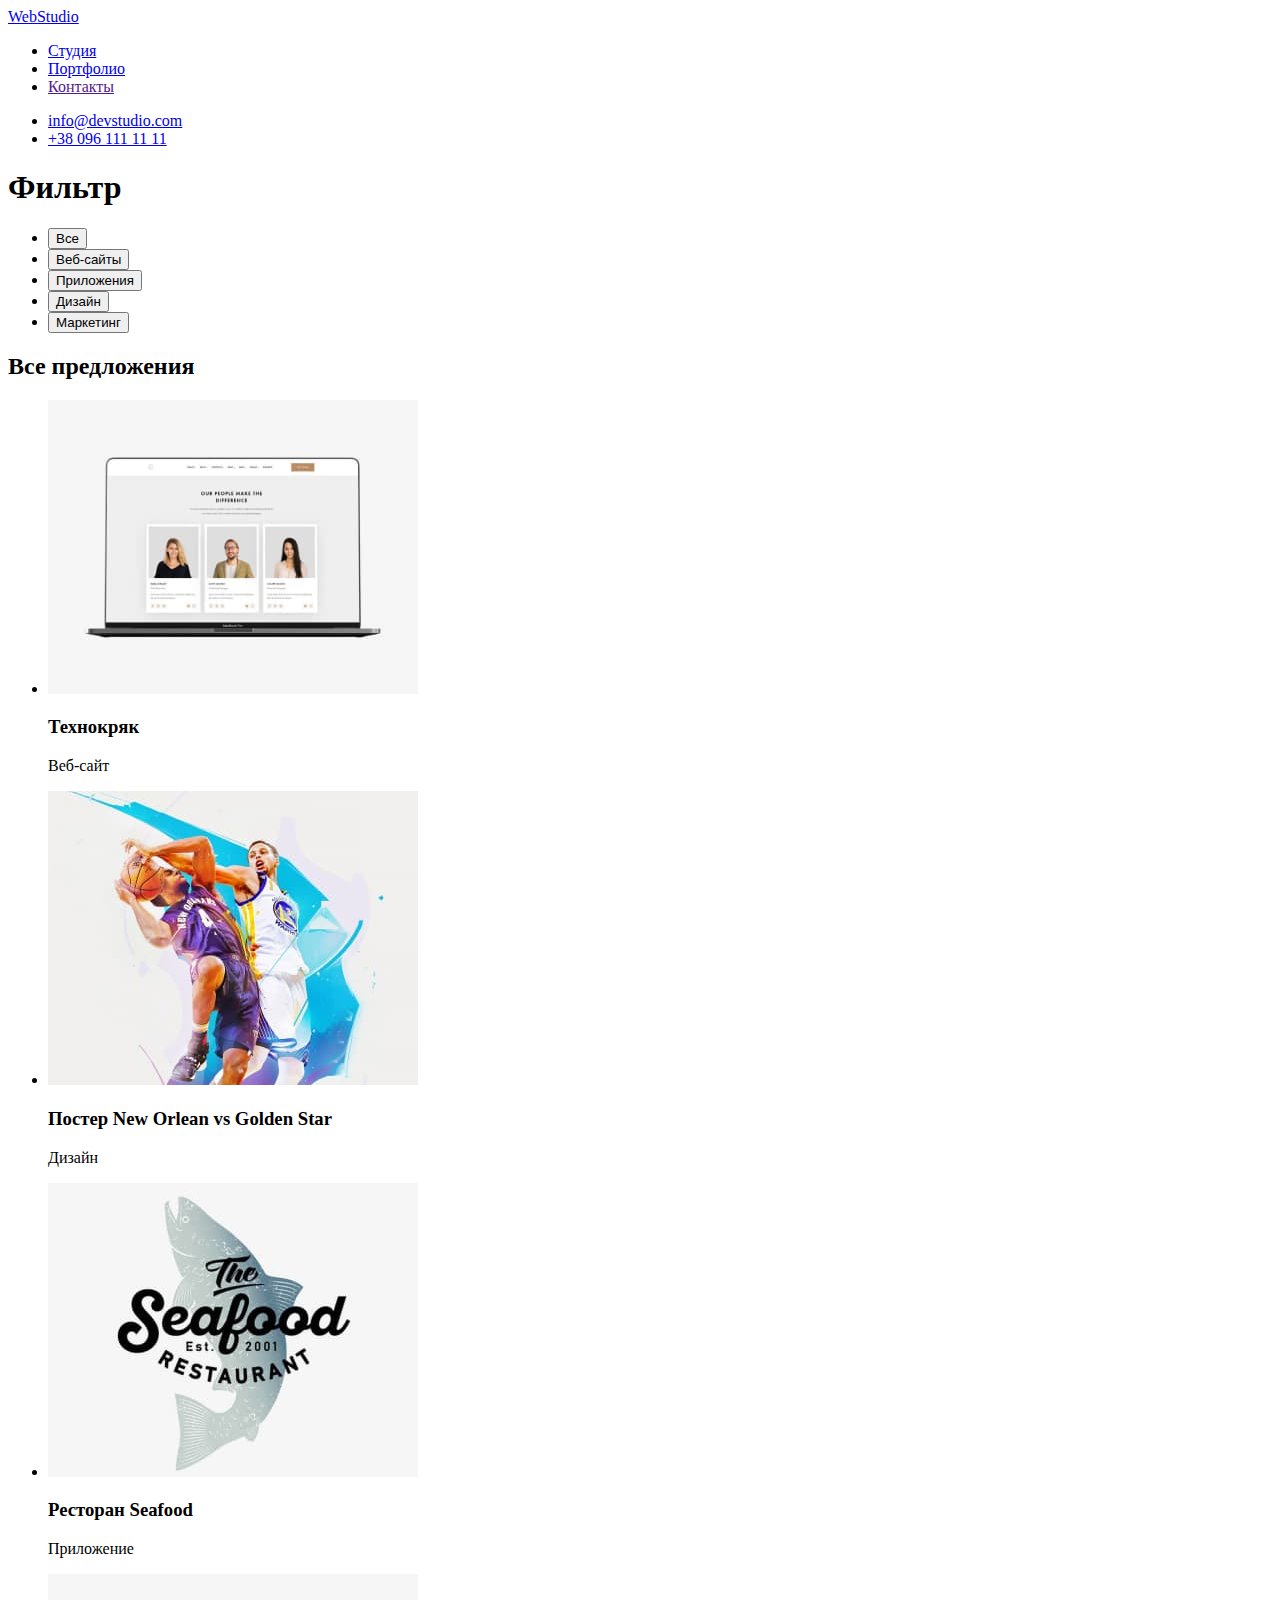
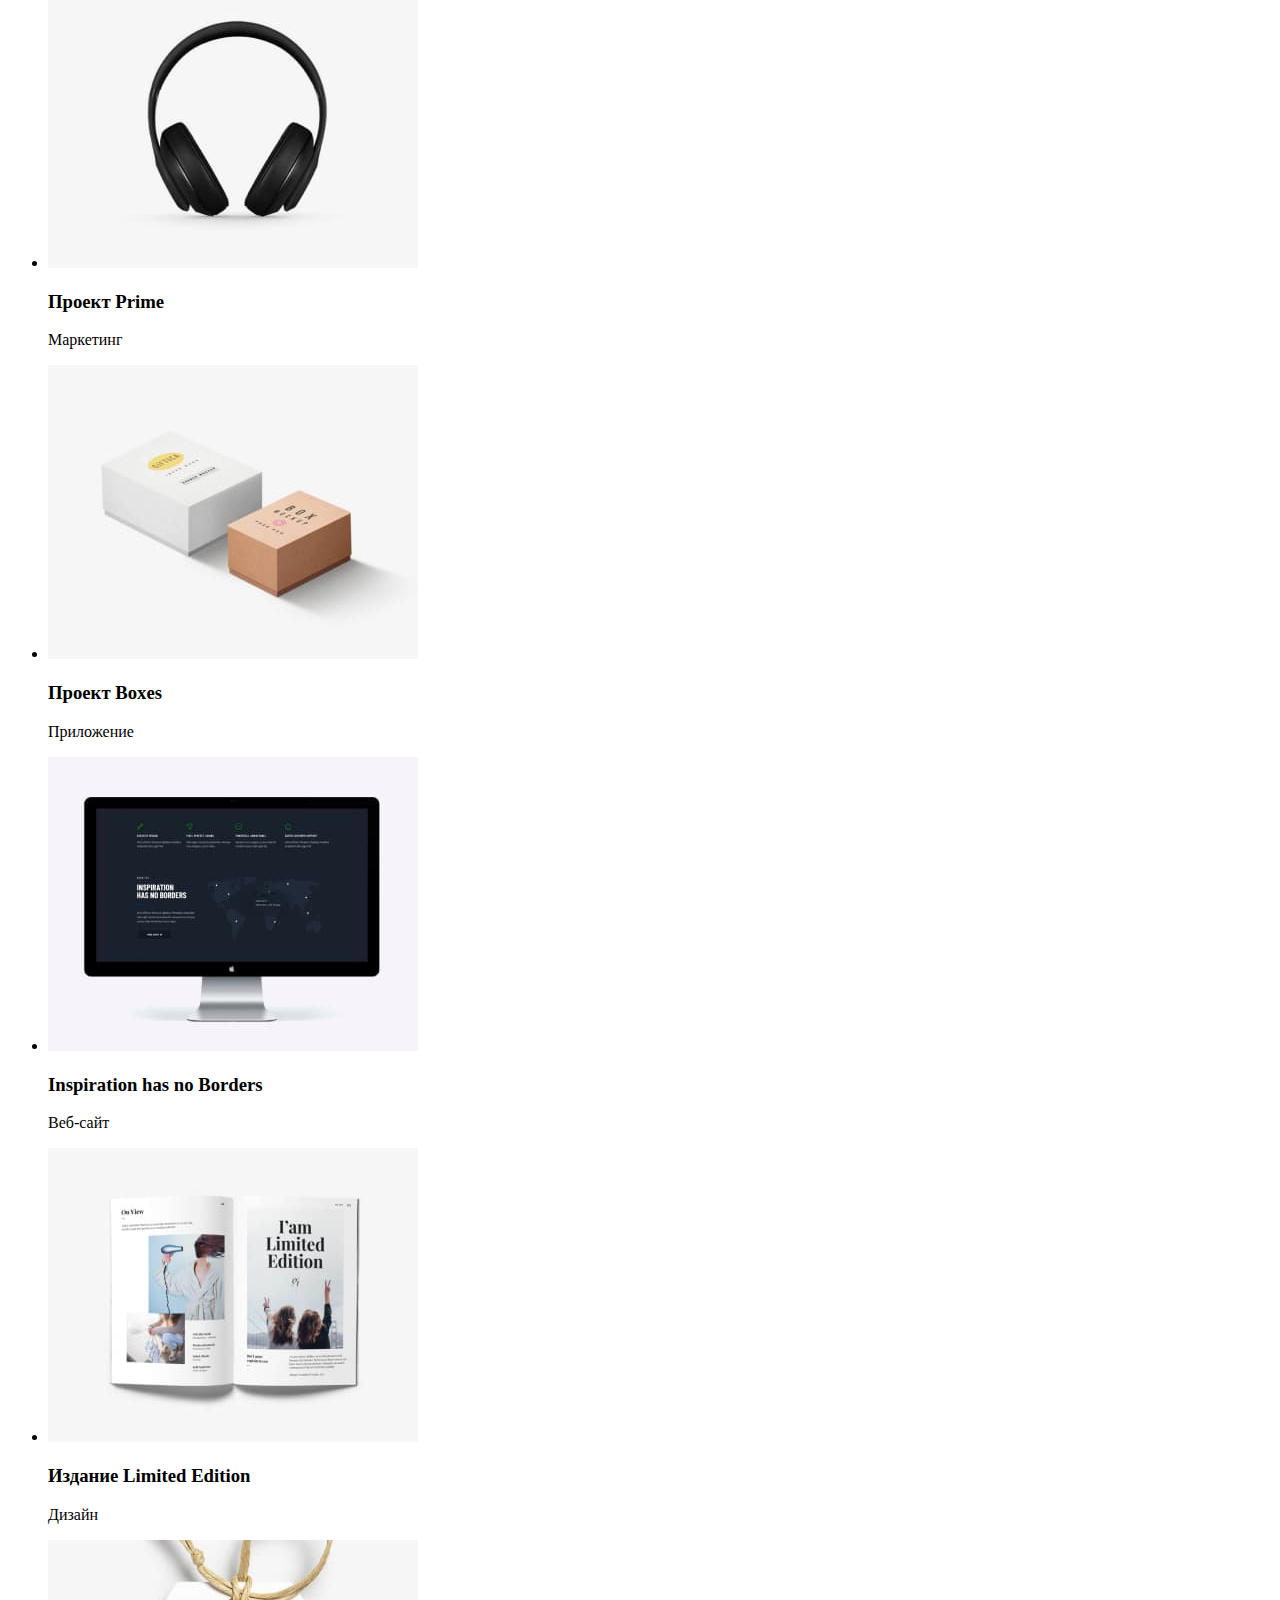
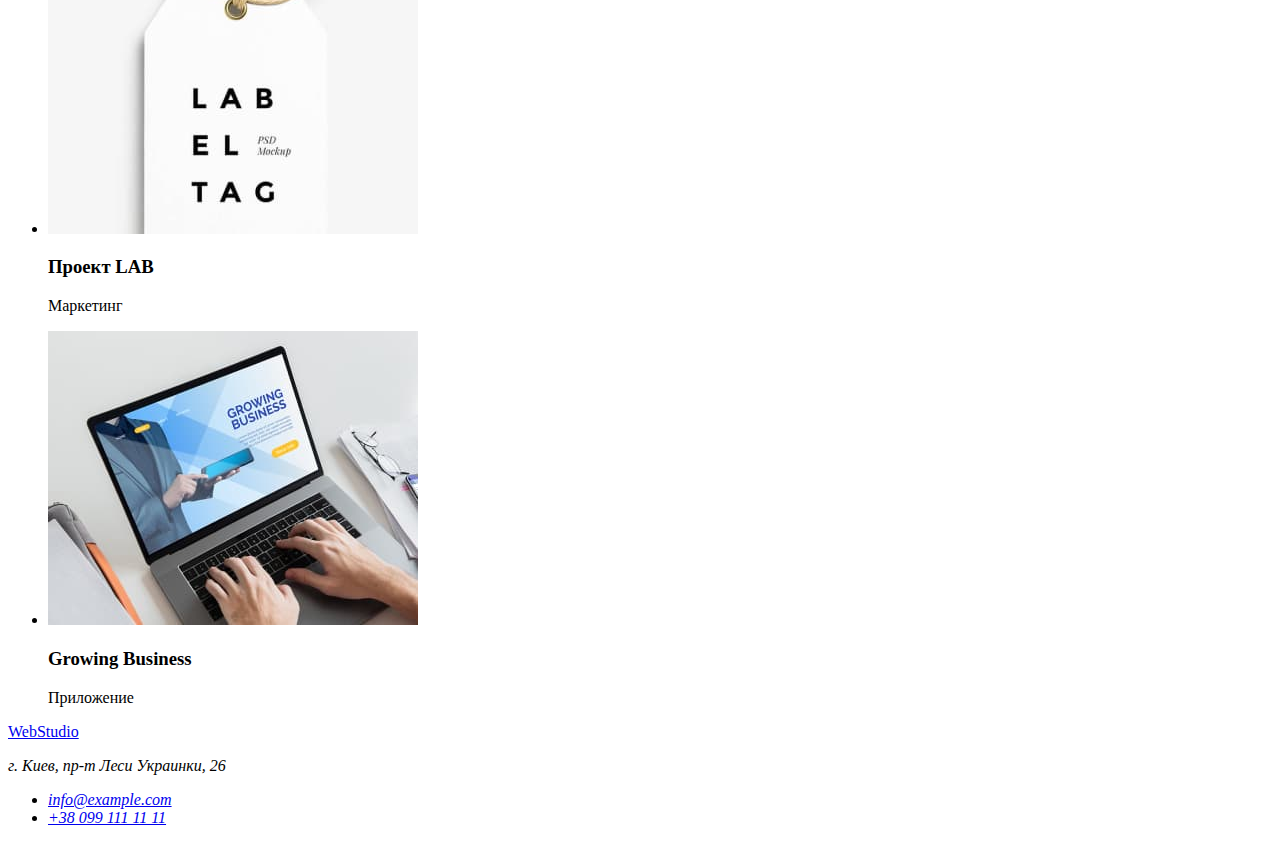
==== portfolio.html @ 08921efe "Add portfolio.html" ====
<!DOCTYPE html>
<html lang="ru">
  <head>
    <meta charset="UTF-8" />
    <meta http-equiv="X-UA-Compatible" content="IE=edge" />
    <meta name="viewport" content="width=device-width, initial-scale=1.0" />
    <link rel="stylesheet" href="css/styles.css" />
    <link rel="preconnect" href="https://fonts.googleapis.com" />
    <link rel="preconnect" href="https://fonts.gstatic.com" crossorigin />
    <link
      href="https://fonts.googleapis.com/css2?family=Raleway:wght@700&family=Roboto:wght@400;500;700;900&display=swap"
      rel="stylesheet"
    />
    <title>Portfolio</title>
  </head>
  <body>
    <header>
      <nav>
        <a href="/">WebStudio</a>
        <ul>
          <li><a href="index.html">Студия</a></li>
          <li><a href="#">Портфолио</a></li>
          <li><a href="">Контакты</a></li>
        </ul>
      </nav>
      <ul>
        <li>
          <a href="mailto:info@devstudio.com">info@devstudio.com</a>
        </li>
        <li>
          <a href="tel:+380961111111">+38 096 111 11 11</a>
        </li>
      </ul>
    </header>
    <main>
      <h1>Фильтр</h1>
      <ul>
        <li>
          <button type="button">Все</button>
        </li>
        <li>
          <button type="button">Веб-сайты</button>
        </li>
        <li>
          <button type="button">Приложения</button>
        </li>
        <li>
          <button type="button">Дизайн</button>
        </li>
        <li>
          <button type="button">Маркетинг</button>
        </li>
      </ul>
      <h2>Все предложения</h2>
      <ul>
        <li>
          <img src="./images/website.jpg" width="370" alt="website" />
          <h3>Технокряк</h3>
          <p>Веб-сайт</p>
        </li>
        <li>
          <img
            src="./images/basketball-poster-design.jpg"
            width="370"
            alt="basketball-poster-design"
          />
          <h3>Постер <span lang="en">New Orlean vs Golden Star</span></h3>
          <p>Дизайн</p>
        </li>
        <li>
          <img
            src="./images/restaurant-the-seafood.jpg"
            width="370"
            alt="restaurant-the-seafood"
          />
          <h3>Ресторан <span lang="en">Seafood</span></h3>
          <p>Приложение</p>
        </li>
        <li>
          <img
            src="./images/project-prime.jpg"
            width="370"
            alt="project-prime"
          />
          <h3>Проект <span lang="en">Prime</span></h3>
          <p>Маркетинг</p>
        </li>
        <li>
          <img
            src="./images/project-boxes.jpg"
            width="370"
            alt="project-boxes"
          />
          <h3>Проект <span lang="en">Boxes</span></h3>
          <p>Приложение</p>
        </li>
        <li>
          <img
            src="./images/website-inspiration-has-no-borders.jpg"
            width="370"
            alt="website-inspiration-has-no-borders"
          />
          <h3 lang="en">Inspiration has no Borders</h3>
          <p>Веб-сайт</p>
        </li>
        <li>
          <img
            src="./images/design-limited-edition.jpg"
            width="370"
            alt="design-limited-edition"
          />
          <h3>Издание <span lang="en">Limited Edition</span></h3>
          <p>Дизайн</p>
        </li>
        <li>
          <img src="./images/project-lab.jpg" width="370" alt="project-lab" />
          <h3>Проект <span lang="en">LAB</span></h3>
          <p>Маркетинг</p>
        </li>
        <li>
          <img
            src="./images/growing-business.jpg"
            width="370"
            alt="growing-business"
          />
          <h3 lang="en">Growing Business</h3>
          <p>Приложение</p>
        </li>
      </ul>
    </main>
    <footer>
      <a href="/">WebStudio</a>
      <address>
        <p>г. Киев, пр-т Леси Украинки, 26</p>
        <ul>
          <li>
            <a href="mailto:info@example.com">info@example.com</a>
          </li>
          <li>
            <a href="tel:+380991111111">+38 099 111 11 11</a>
          </li>
        </ul>
      </address>
    </footer>
  </body>
</html>
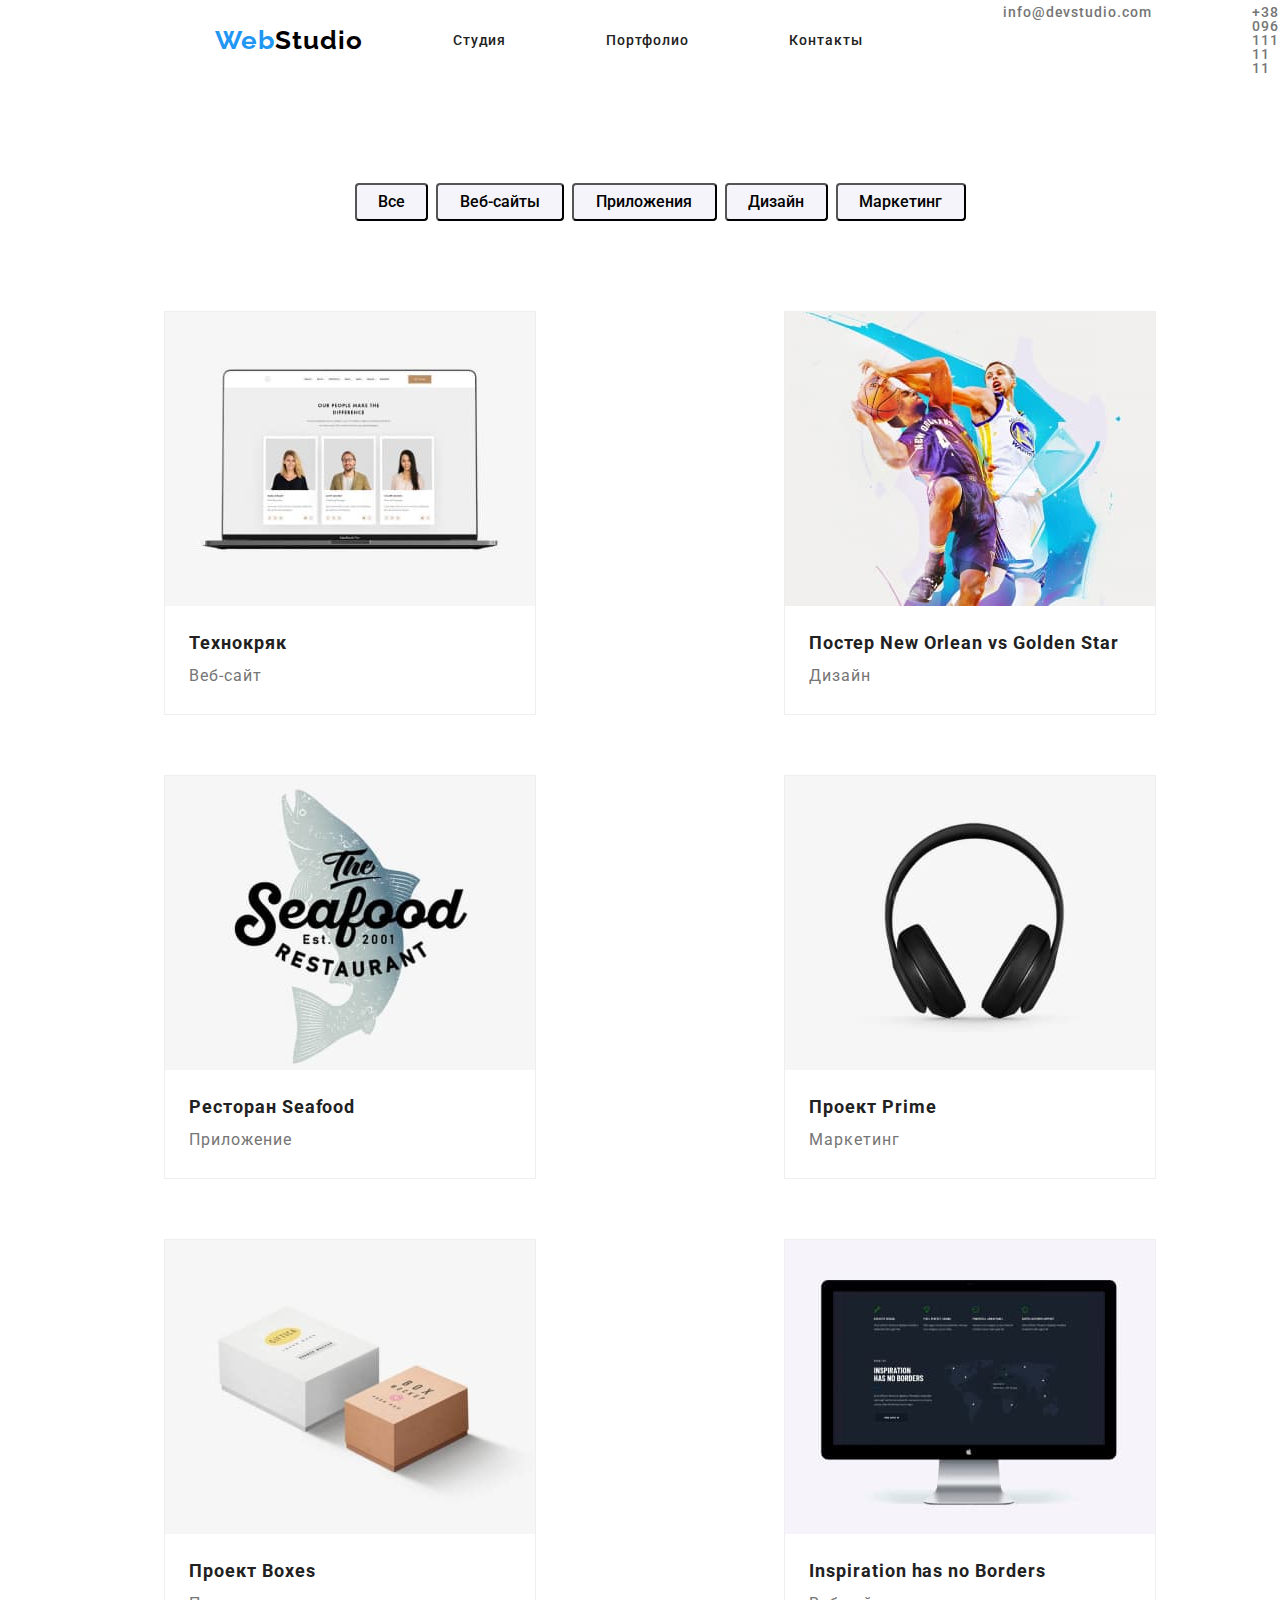
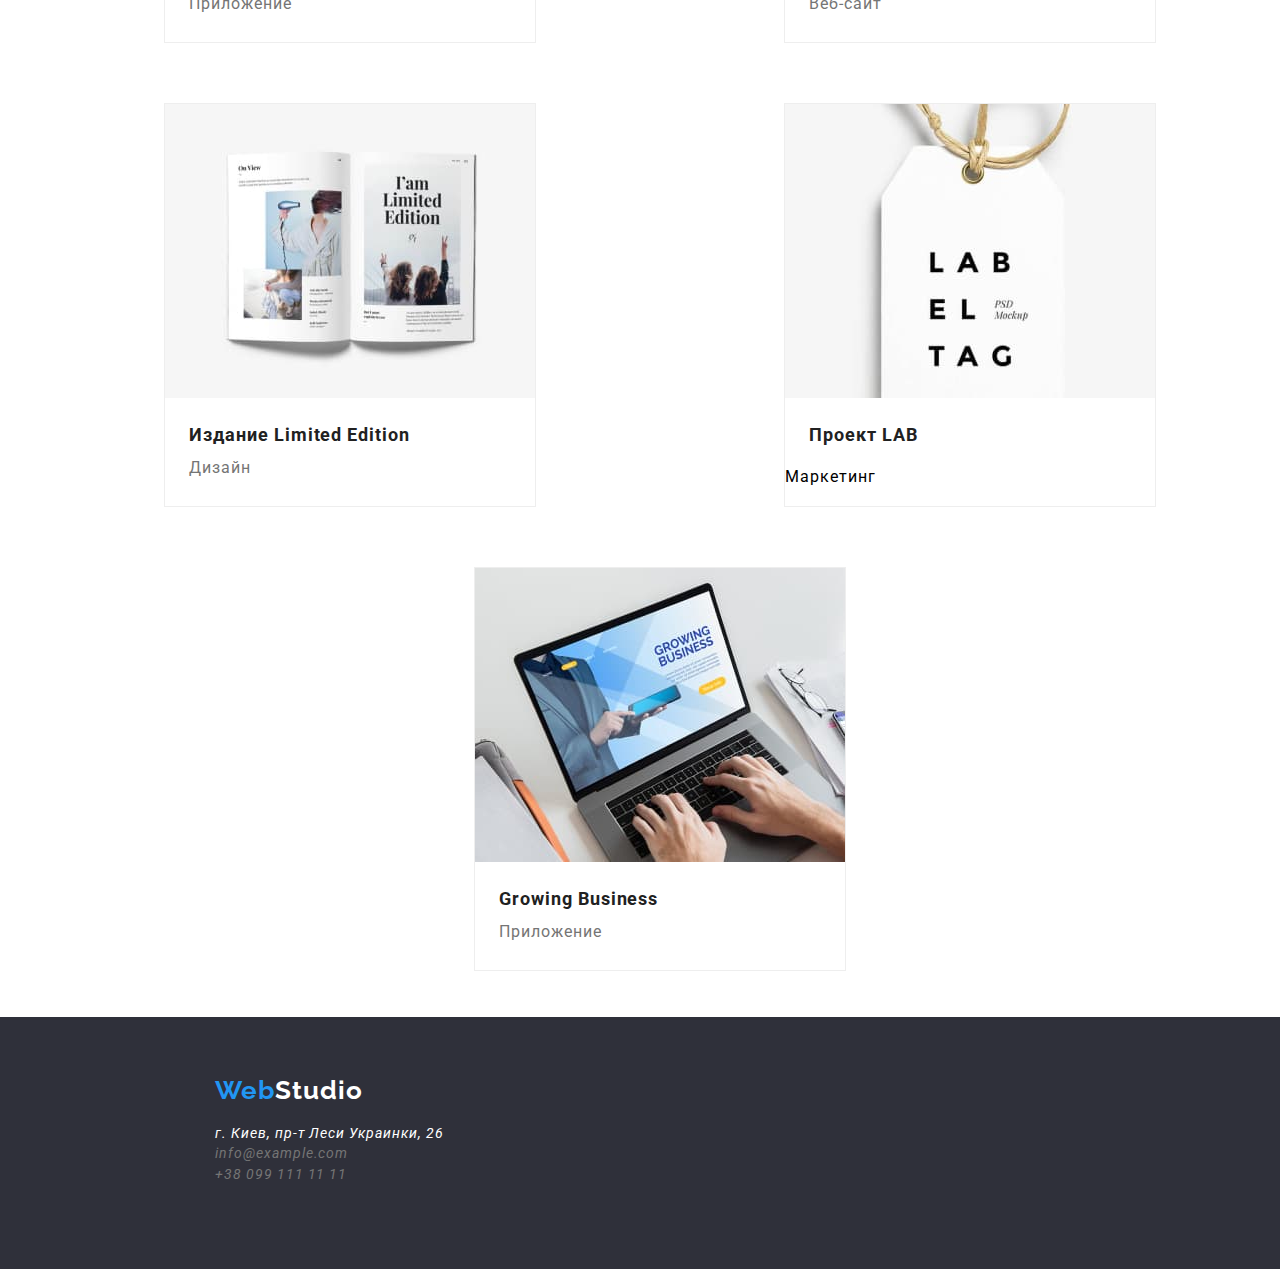
==== commit 4a858a81: "update html and css" ====
--- a/portfolio.html
+++ b/portfolio.html
@@ -14,130 +14,144 @@
     <title>Portfolio</title>
   </head>
   <body>
-    <header>
-      <nav>
-        <a href="/">WebStudio</a>
-        <ul>
-          <li><a href="index.html">Студия</a></li>
-          <li><a href="#">Портфолио</a></li>
-          <li><a href="">Контакты</a></li>
+    <header class="header">
+      <nav class="nav">
+        <a class="logo" href="/"><span class="logo-style">Web</span>Studio</a>
+        <ul class="nav-list">
+          <li><a class="nav-link" class="" href="index.html">Студия</a></li>
+          <li><a class="nav-link" href="portfolio.html">Портфолио</a></li>
+          <li><a class="nav-link" href="">Контакты</a></li>
         </ul>
       </nav>
-      <ul>
+      <ul class="nav-address">
         <li>
-          <a href="mailto:info@devstudio.com">info@devstudio.com</a>
+          <a class="address-link" href="mailto:info@devstudio.com"
+            >info@devstudio.com</a
+          >
         </li>
         <li>
-          <a href="tel:+380961111111">+38 096 111 11 11</a>
+          <a class="address-link" href="tel:+380961111111">+38 096 111 11 11</a>
         </li>
       </ul>
     </header>
     <main>
-      <h1>Фильтр</h1>
-      <ul>
-        <li>
-          <button type="button">Все</button>
-        </li>
-        <li>
-          <button type="button">Веб-сайты</button>
-        </li>
-        <li>
-          <button type="button">Приложения</button>
-        </li>
-        <li>
-          <button type="button">Дизайн</button>
-        </li>
-        <li>
-          <button type="button">Маркетинг</button>
-        </li>
-      </ul>
-      <h2>Все предложения</h2>
-      <ul>
-        <li>
-          <img src="./images/website.jpg" width="370" alt="website" />
-          <h3>Технокряк</h3>
-          <p>Веб-сайт</p>
-        </li>
-        <li>
-          <img
-            src="./images/basketball-poster-design.jpg"
-            width="370"
-            alt="basketball-poster-design"
-          />
-          <h3>Постер <span lang="en">New Orlean vs Golden Star</span></h3>
-          <p>Дизайн</p>
-        </li>
-        <li>
-          <img
-            src="./images/restaurant-the-seafood.jpg"
-            width="370"
-            alt="restaurant-the-seafood"
-          />
-          <h3>Ресторан <span lang="en">Seafood</span></h3>
-          <p>Приложение</p>
-        </li>
-        <li>
-          <img
-            src="./images/project-prime.jpg"
-            width="370"
-            alt="project-prime"
-          />
-          <h3>Проект <span lang="en">Prime</span></h3>
-          <p>Маркетинг</p>
-        </li>
-        <li>
-          <img
-            src="./images/project-boxes.jpg"
-            width="370"
-            alt="project-boxes"
-          />
-          <h3>Проект <span lang="en">Boxes</span></h3>
-          <p>Приложение</p>
-        </li>
-        <li>
-          <img
-            src="./images/website-inspiration-has-no-borders.jpg"
-            width="370"
-            alt="website-inspiration-has-no-borders"
-          />
-          <h3 lang="en">Inspiration has no Borders</h3>
-          <p>Веб-сайт</p>
-        </li>
-        <li>
-          <img
-            src="./images/design-limited-edition.jpg"
-            width="370"
-            alt="design-limited-edition"
-          />
-          <h3>Издание <span lang="en">Limited Edition</span></h3>
-          <p>Дизайн</p>
-        </li>
-        <li>
-          <img src="./images/project-lab.jpg" width="370" alt="project-lab" />
-          <h3>Проект <span lang="en">LAB</span></h3>
-          <p>Маркетинг</p>
-        </li>
-        <li>
-          <img
-            src="./images/growing-business.jpg"
-            width="370"
-            alt="growing-business"
-          />
-          <h3 lang="en">Growing Business</h3>
-          <p>Приложение</p>
-        </li>
-      </ul>
-    </main>
-    <footer>
-      <a href="/">WebStudio</a>
-      <address>
-        <p>г. Киев, пр-т Леси Украинки, 26</p>
-        <ul>
+      <section>
+        <h1 class="hidden-title">Фильтр</h1>
+        <ul class="filter-btn">
           <li>
-            <a href="mailto:info@example.com">info@example.com</a>
+            <button class="btn-list-all" type="button">Все</button>
           </li>
           <li>
-            <a href="tel:+380991111111">+38 099 111 11 11</a>
+            <button class="btn-list-web" type="button">Веб-сайты</button>
+          </li>
+          <li>
+            <button class="btn-list-app" type="button">Приложения</button>
+          </li>
+          <li>
+            <button class="btn-list-design" type="button">Дизайн</button>
+          </li>
+          <li>
+            <button class="btn-list-marketing" type="button">Маркетинг</button>
+          </li>
+        </ul>
+        <h2 class="hidden-title">Все предложения</h2>
+        <ul class="box">
+          <li class="box-list">
+            <img src="./images/website.jpg" width="370" alt="website" />
+            <h3 class="box-title">Технокряк</h3>
+            <p class="box-info">Веб-сайт</p>
+          </li>
+          <li class="box-list">
+            <img
+              src="./images/basketball-poster-design.jpg"
+              width="370"
+              alt="basketball-poster-design"
+            />
+            <h3 class="box-title">
+              Постер <span lang="en">New Orlean vs Golden Star</span>
+            </h3>
+            <p class="box-info">Дизайн</p>
+          </li>
+          <li class="box-list">
+            <img
+              src="./images/restaurant-the-seafood.jpg"
+              width="370"
+              alt="restaurant-the-seafood"
+            />
+            <h3 class="box-title">Ресторан <span lang="en">Seafood</span></h3>
+            <p class="box-info">Приложение</p>
+          </li>
+          <li class="box-list">
+            <img
+              src="./images/project-prime.jpg"
+              width="370"
+              alt="project-prime"
+            />
+            <h3 class="box-title">Проект <span lang="en">Prime</span></h3>
+            <p class="box-info">Маркетинг</p>
+          </li>
+          <li class="box-list">
+            <img
+              src="./images/project-boxes.jpg"
+              width="370"
+              alt="project-boxes"
+            />
+            <h3 class="box-title">Проект <span lang="en">Boxes</span></h3>
+            <p class="box-info">Приложение</p>
+          </li>
+          <li class="box-list">
+            <img
+              src="./images/website-inspiration-has-no-borders.jpg"
+              width="370"
+              alt="website-inspiration-has-no-borders"
+            />
+            <h3 class="box-title" lang="en">Inspiration has no Borders</h3>
+            <p class="box-info">Веб-сайт</p>
+          </li>
+          <li class="box-list">
+            <img
+              src="./images/design-limited-edition.jpg"
+              width="370"
+              alt="design-limited-edition"
+            />
+            <h3 class="box-title">
+              Издание <span lang="en">Limited Edition</span>
+            </h3>
+            <p class="box-info">Дизайн</p>
+          </li>
+          <li class="box-list">
+            <img src="./images/project-lab.jpg" width="370" alt="project-lab" />
+            <h3 class="box-title">Проект <span lang="en">LAB</span></h3>
+            <p>Маркетинг</p>
+          </li>
+          <li class="box-list">
+            <img
+              src="./images/growing-business.jpg"
+              width="370"
+              alt="growing-business"
+            />
+            <h3 class="box-title" lang="en">Growing Business</h3>
+            <p class="box-info">Приложение</p>
+          </li>
+        </ul>
+      </section>
+    </main>
+    <footer class="footer">
+      <a class="logo-footer" href="/"
+        ><span class="logo-style">Web</span>Studio</a
+      >
+      <address class="address">
+        <p class="address-info">г. Киев, пр-т Леси Украинки, 26</p>
+        <ul class="footer-list">
+          <li>
+            <a class="address-list" href="mailto:info@example.com"
+              >info@example.com</a
+            >
+          </li>
+          <li>
+            <a class="address-list" href="tel:+380991111111"
+              >+38 099 111 11 11</a
+            >
           </li>
         </ul>
       </address>
--- a/css/styles.css
+++ b/css/styles.css
@@ -0,0 +1,418 @@
+body {
+  font-family: "Roboto", sans-serif;
+  margin: 0;
+  padding: 0;
+  letter-spacing: 0.06em;
+}
+
+/* Header */
+
+.header {
+  width: 100%;
+  height: 80px;
+  background-color: #fff;
+  display: flex;
+  justify-content: space-around;
+  align-items: center;
+}
+
+.nav {
+  display: flex;
+  align-items: center;
+}
+
+.logo-style {
+  font-family: "Raleway";
+  font-weight: bold;
+  font-size: 26px;
+  color: #2196f3;
+  line-height: 100%;
+}
+
+.logo {
+  font-family: "Raleway";
+  font-weight: bold;
+  font-size: 26px;
+  text-decoration: none;
+  color: #000;
+  line-height: 100%;
+  margin-left: 215px;
+}
+
+.nav-list {
+  margin-left: 50px;
+  list-style: none;
+  display: flex;
+  color: #212121;
+  text-decoration: none;
+  font-family: "Roboto";
+  font-weight: 500;
+  font-size: 14px;
+  line-height: 100%;
+  margin: 0 auto;
+}
+
+.nav-list li a {
+  color: #212121;
+  text-decoration: none;
+  display: block;
+  margin: 0 50px;
+}
+
+.nav-link:hover,
+.address-link:hover {
+  color: #2196f3;
+}
+
+.nav-link:focus,
+.address-link:focus {
+  color: #2196f3;
+}
+
+.nav-address {
+  display: flex;
+  list-style: none;
+  color: #757575;
+  font-weight: 500;
+  font-size: 14px;
+  line-height: 100%;
+  margin: 0 auto;
+}
+
+.nav-address li a {
+  color: #757575;
+  text-decoration: none;
+  display: block;
+  margin: 0 50px;
+}
+
+/* /Header */
+
+/* Hero */
+
+.hero {
+  background-color: #2f303a;
+  height: 600px;
+  display: flex;
+  flex-direction: column;
+  flex-wrap: wrap;
+  align-items: center;
+  justify-content: center;
+  color: #fff;
+  font-weight: 900;
+  font-size: 44px;
+  text-transform: uppercase;
+  text-align: center;
+}
+
+.hero-head {
+  margin: 30px;
+}
+
+.hero-button {
+  background-color: #2196f3;
+  border-radius: 4px;
+  font-family: "Roboto";
+  font-weight: bold;
+  color: #fff;
+  font-size: 16px;
+  line-height: 160%;
+  width: 200px;
+  height: 50px;
+  align-items: center;
+  justify-content: center;
+  letter-spacing: 0.06em;
+  cursor: pointer;
+}
+
+/* /Hero */
+
+/* Quality */
+
+.quality {
+  max-height: 300px;
+  margin: 0 auto;
+  display: flex;
+  flex-direction: row;
+  justify-content: space-evenly;
+}
+
+.quality-card-title {
+  margin-top: 65px;
+  font-family: "Roboto";
+  font-weight: bold;
+  font-size: 14px;
+  line-height: 100%;
+  text-transform: uppercase;
+}
+
+.quality li {
+  display: block;
+  text-decoration: none;
+}
+
+.hidden-title {
+  margin: 0;
+  padding: 0;
+  visibility: hidden;
+}
+
+.quality-info {
+  margin-bottom: 94px;
+  font-family: "Roboto";
+  font-size: 14px;
+  line-height: 146%;
+  color: #757575;
+  width: 270px;
+}
+
+/* /Quality */
+
+/* Work */
+
+.work-title {
+  display: flex;
+  justify-content: center;
+  font-family: "Roboto";
+  font-size: bold;
+  font-size: 36px;
+  line-height: 100%;
+  color: #212121;
+}
+
+.work-list {
+  margin: 0 auto;
+  display: flex;
+  justify-content: space-evenly;
+  margin-bottom: 94px;
+}
+
+.work-list li {
+  display: block;
+  text-decoration: none;
+}
+
+/* /Work */
+
+/* Workers */
+
+.workers-title {
+  margin-top: 188px;
+  margin-bottom: 50px;
+  display: flex;
+  justify-content: center;
+  font-family: "Roboto";
+  font-style: bold;
+  font-size: 36px;
+  line-height: 100%;
+  color: #212121;
+}
+
+.workers-list li {
+  display: block;
+  text-decoration: none;
+}
+
+.workers-list {
+  margin: 0 auto;
+  display: flex;
+  justify-content: space-evenly;
+
+  padding-top: 50px;
+}
+
+.worker-info {
+  height: 368px;
+  width: 270px;
+  background-color: #fff;
+  margin: 0 auto;
+  border-radius: 0px 0px 4px 4px;
+  box-shadow: 0px 1px 3px rgba(0, 0, 0, 0.12), 0px 1px 1px rgba(0, 0, 0, 0.14),
+    0px 2px 1px rgba(0, 0, 0, 0.2);
+  margin-bottom: 94px;
+}
+
+.worker-title {
+  display: flex;
+  justify-content: center;
+  font-family: "Roboto";
+  font-weight: 500;
+  font-size: 16px;
+  line-height: 100%;
+  color: #212121;
+}
+
+.worker-prof {
+  display: flex;
+  justify-content: center;
+  font-family: "Roboto";
+  font-size: 16px;
+  line-height: 100%;
+  color: #757575;
+}
+
+/* /Workers */
+
+/* Filter */
+
+.filter-btn {
+  margin-top: 65px;
+  display: flex;
+  list-style: none;
+  justify-content: center;
+}
+
+.btn-list-all,
+.btn-list-web,
+.btn-list-app,
+.btn-list-design,
+.btn-list-marketing {
+  background-color: #f5f4fa;
+  border-radius: 4px;
+  font-family: "Roboto";
+  font-weight: 500;
+  font-size: 16px;
+  line-height: 139%;
+}
+
+.btn-list-all {
+  width: 73px;
+  height: 38px;
+  margin-right: 8px;
+}
+
+.btn-list-web {
+  width: 128px;
+  height: 38px;
+  margin-right: 8px;
+}
+
+.btn-list-app {
+  width: 145px;
+  height: 38px;
+  margin-right: 8px;
+}
+
+.btn-list-design {
+  width: 103px;
+  height: 38px;
+  margin-right: 8px;
+}
+
+.btn-list-marketing {
+  width: 130px;
+  height: 38px;
+}
+
+.btn-list-all:hover,
+.btn-list-web:hover,
+.btn-list-app:hover,
+.btn-list-design:hover,
+.btn-list-marketing:hover {
+  background-color: #2196f3;
+  color: #fff;
+}
+
+.btn-list-all:focus,
+.btn-list-web:focus,
+.btn-list-app:focus,
+.btn-list-design:focus,
+.btn-list-marketing:focus {
+  background-color: #2196f3;
+  color: #fff;
+}
+
+/* /Filter */
+
+/* Box */
+
+.box {
+  display: flex;
+  flex-wrap: wrap;
+  justify-content: space-around;
+  list-style: none;
+}
+
+.box-list {
+  box-sizing: border-box;
+  margin: 30px 30px;
+  height: 404px;
+  list-style: none;
+  border: 1px solid #eeeeee;
+}
+
+.box-title {
+  margin-left: 24px;
+  margin-bottom: 0px;
+  font-family: "Roboto";
+  font-weight: bold;
+  font-size: 18px;
+  line-height: 171%;
+  color: #212121;
+}
+
+.box-info {
+  margin-left: 24px;
+  margin-top: 4px;
+  font-family: "Roboto";
+  font-size: 16px;
+  line-height: 160%;
+  color: #757575;
+}
+
+/* /Box */
+
+/* Footer */
+
+.footer {
+  height: 252px;
+  background-color: #2f303a;
+  color: #fff;
+}
+
+.logo-footer {
+  font-family: "Raleway";
+  font-weight: bold;
+  font-size: 26px;
+  text-decoration: none;
+  color: #fff;
+  line-height: 100%;
+  display: flex;
+  align-content: center;
+  padding-top: 60px;
+  padding-left: 215px;
+}
+
+.address {
+  display: flex;
+  flex-direction: column;
+  padding-left: 215px;
+}
+
+.address li {
+  display: block;
+  text-decoration: none;
+}
+
+.address-info {
+  font-family: "Roboto";
+  font-size: 14px;
+  line-height: 146%;
+  margin: 0;
+  padding-top: 20px;
+}
+
+.footer-list {
+  margin: 0;
+  padding: 0;
+}
+
+.address-list {
+  text-decoration: none;
+  color: #757575;
+  font-family: "Roboto";
+  font-size: 14px;
+  line-height: 146%;
+}
+
+/* /Footer */
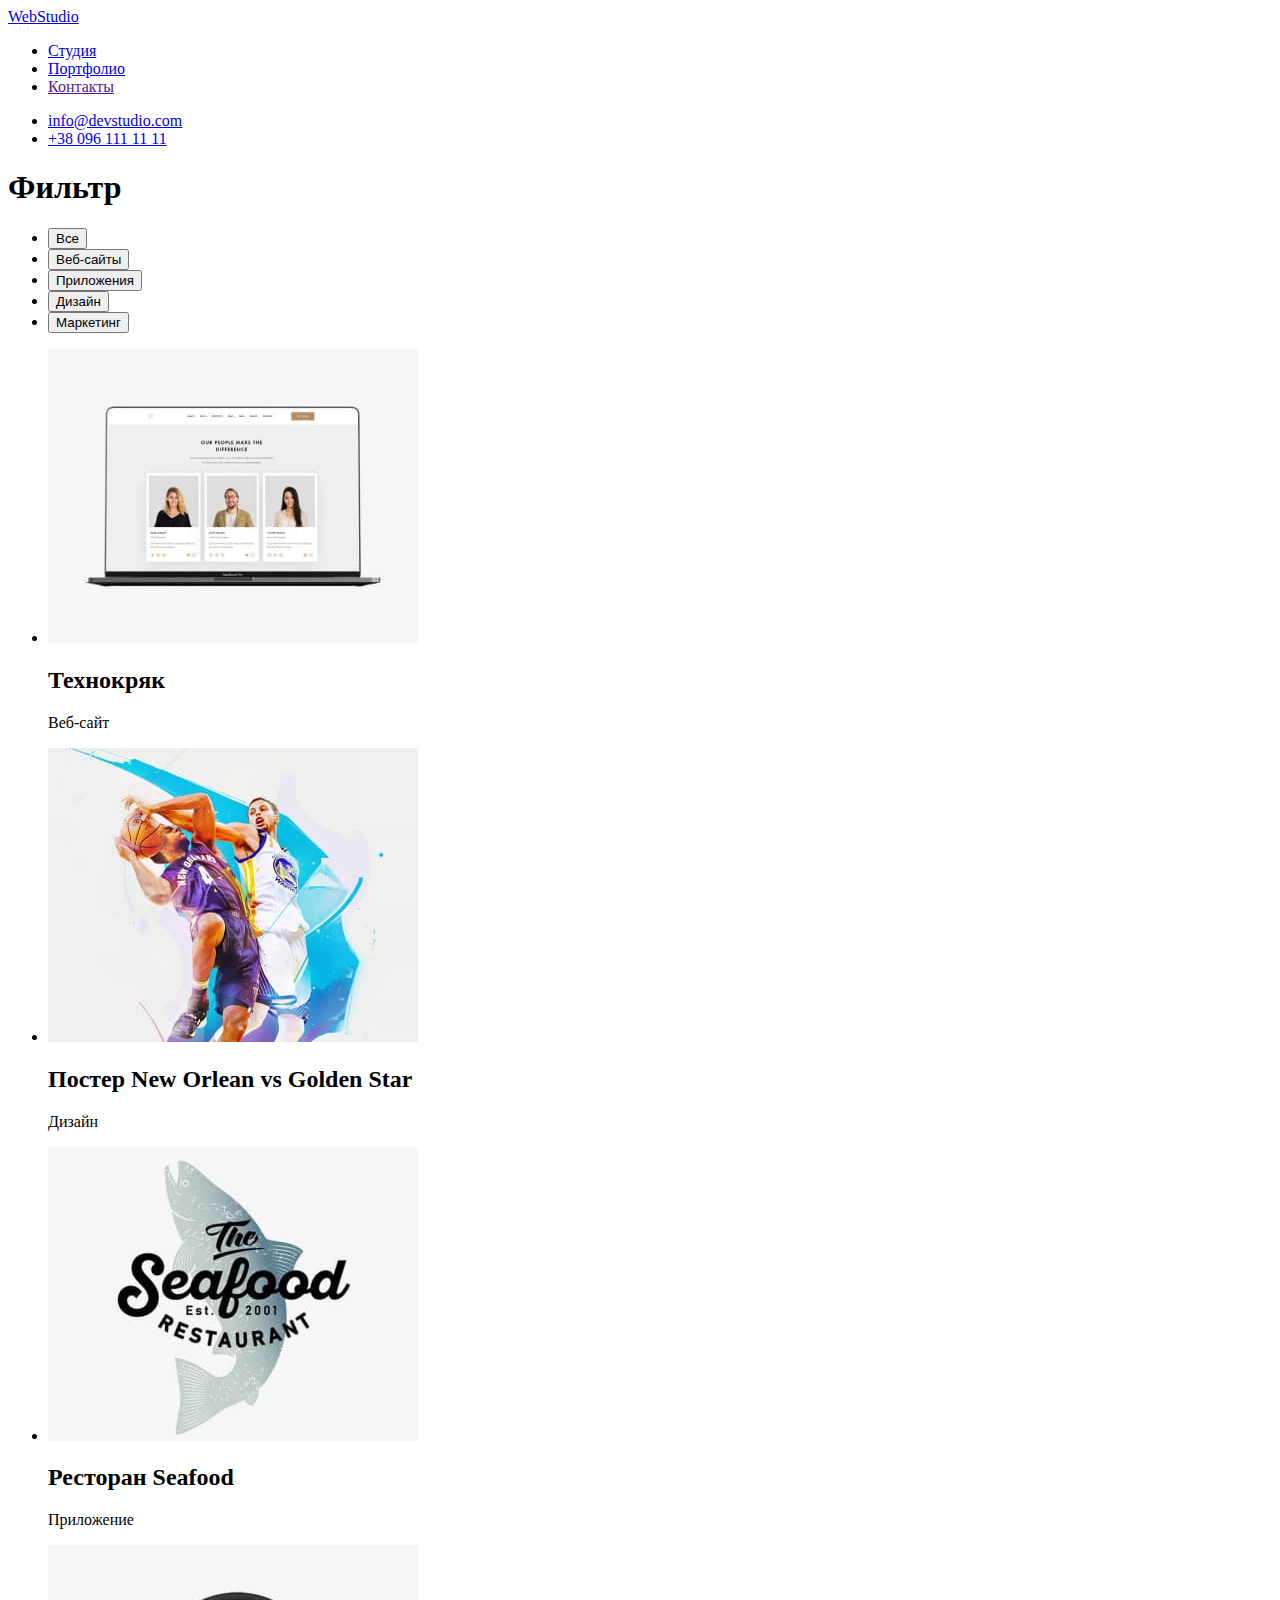
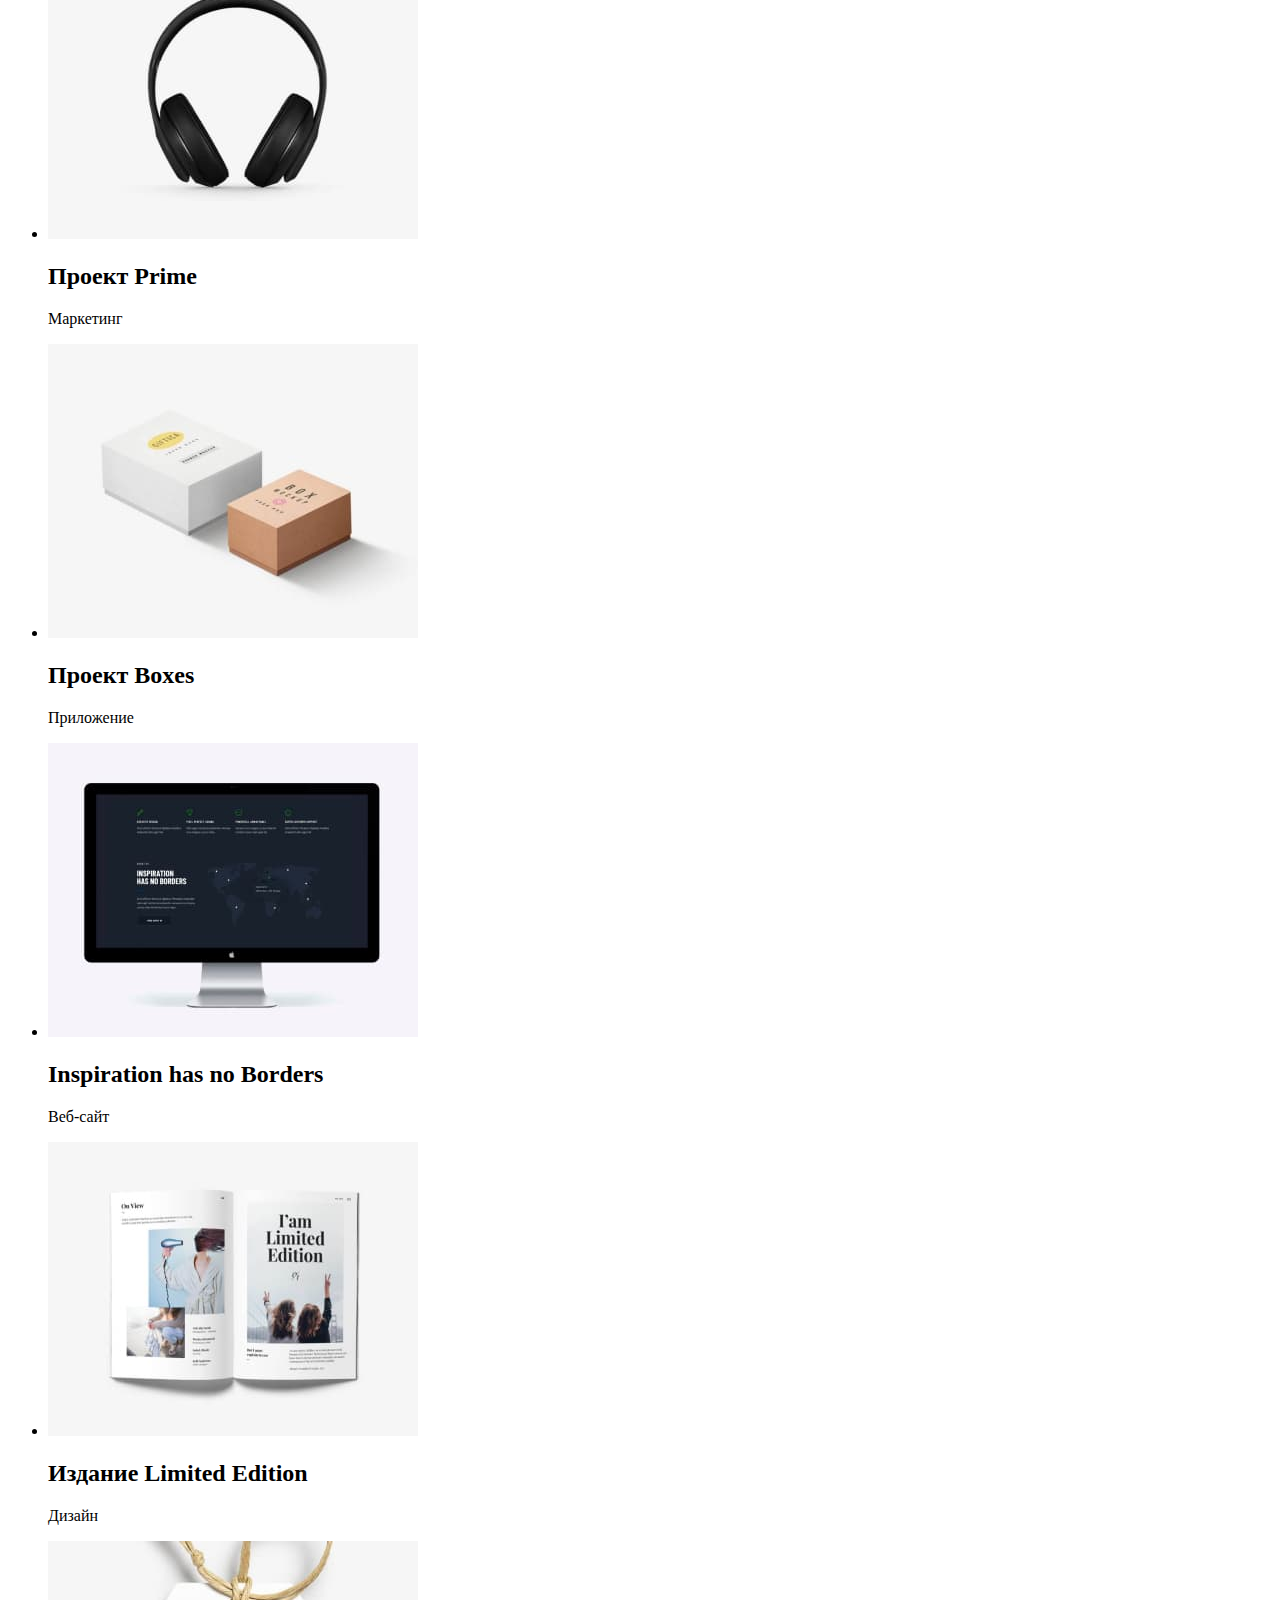
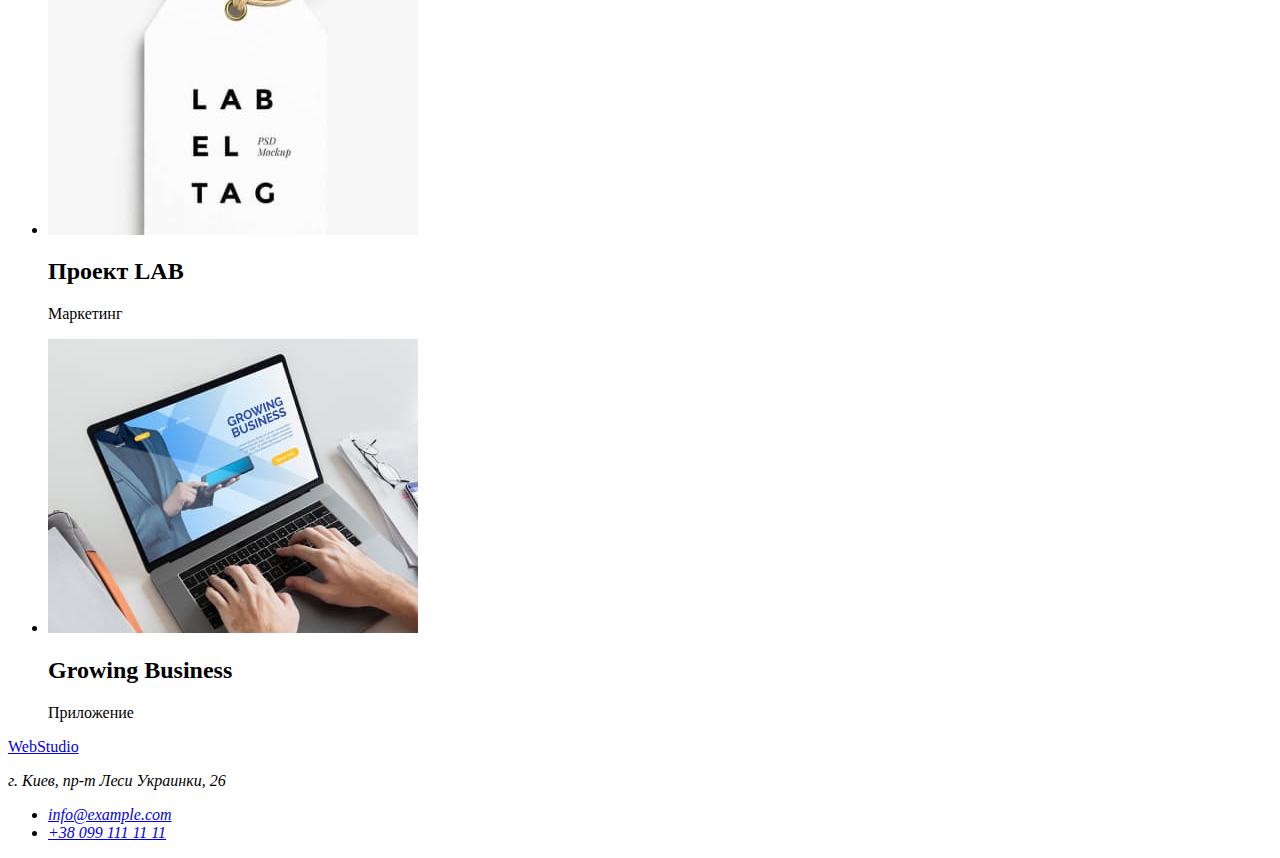
==== commit 9be966d3: "The change all project" ====
--- a/portfolio.html
+++ b/portfolio.html
@@ -4,154 +4,141 @@
     <meta charset="UTF-8" />
     <meta http-equiv="X-UA-Compatible" content="IE=edge" />
     <meta name="viewport" content="width=device-width, initial-scale=1.0" />
-    <link rel="stylesheet" href="css/styles.css" />
+    <title>Portfolio</title>
     <link rel="preconnect" href="https://fonts.googleapis.com" />
     <link rel="preconnect" href="https://fonts.gstatic.com" crossorigin />
     <link
       href="https://fonts.googleapis.com/css2?family=Raleway:wght@700&family=Roboto:wght@400;500;700;900&display=swap"
       rel="stylesheet"
     />
-    <title>Portfolio</title>
+    <link rel="stylesheet" href="css/styles.css" />
   </head>
   <body>
-    <header class="header">
-      <nav class="nav">
+    <header>
+      <nav>
         <a class="logo" href="/"><span class="logo-style">Web</span>Studio</a>
         <ul class="nav-list">
-          <li><a class="nav-link" class="" href="index.html">Студия</a></li>
-          <li><a class="nav-link" href="portfolio.html">Портфолио</a></li>
-          <li><a class="nav-link" href="">Контакты</a></li>
+          <li><a href="index.html">Студия</a></li>
+          <li><a href="portfolio.html">Портфолио</a></li>
+          <li><a href="">Контакты</a></li>
         </ul>
       </nav>
-      <ul class="nav-address">
+      <ul>
         <li>
-          <a class="address-link" href="mailto:info@devstudio.com"
-            >info@devstudio.com</a
-          >
+          <a href="mailto:info@devstudio.com">info@devstudio.com</a>
         </li>
         <li>
-          <a class="address-link" href="tel:+380961111111">+38 096 111 11 11</a>
+          <a href="tel:+380961111111">+38 096 111 11 11</a>
         </li>
       </ul>
     </header>
     <main>
       <section>
-        <h1 class="hidden-title">Фильтр</h1>
-        <ul class="filter-btn">
+        <h1>Фильтр</h1>
+        <ul>
           <li>
-            <button class="btn-list-all" type="button">Все</button>
+            <button type="button">Все</button>
           </li>
           <li>
-            <button class="btn-list-web" type="button">Веб-сайты</button>
+            <button type="button">Веб-сайты</button>
           </li>
           <li>
-            <button class="btn-list-app" type="button">Приложения</button>
+            <button type="button">Приложения</button>
           </li>
           <li>
-            <button class="btn-list-design" type="button">Дизайн</button>
+            <button type="button">Дизайн</button>
           </li>
           <li>
-            <button class="btn-list-marketing" type="button">Маркетинг</button>
+            <button type="button">Маркетинг</button>
           </li>
         </ul>
-        <h2 class="hidden-title">Все предложения</h2>
-        <ul class="box">
-          <li class="box-list">
+        <ul>
+          <li>
             <img src="./images/website.jpg" width="370" alt="website" />
-            <h3 class="box-title">Технокряк</h3>
-            <p class="box-info">Веб-сайт</p>
+            <h2>Технокряк</h2>
+            <p>Веб-сайт</p>
           </li>
-          <li class="box-list">
+          <li>
             <img
               src="./images/basketball-poster-design.jpg"
               width="370"
               alt="basketball-poster-design"
             />
-            <h3 class="box-title">
-              Постер <span lang="en">New Orlean vs Golden Star</span>
-            </h3>
-            <p class="box-info">Дизайн</p>
+            <h2>Постер <span lang="en">New Orlean vs Golden Star</span></h2>
+            <p>Дизайн</p>
           </li>
-          <li class="box-list">
+          <li>
             <img
               src="./images/restaurant-the-seafood.jpg"
               width="370"
               alt="restaurant-the-seafood"
             />
-            <h3 class="box-title">Ресторан <span lang="en">Seafood</span></h3>
-            <p class="box-info">Приложение</p>
+            <h2>Ресторан <span lang="en">Seafood</span></h2>
+            <p>Приложение</p>
           </li>
-          <li class="box-list">
+          <li>
             <img
               src="./images/project-prime.jpg"
               width="370"
               alt="project-prime"
             />
-            <h3 class="box-title">Проект <span lang="en">Prime</span></h3>
-            <p class="box-info">Маркетинг</p>
+            <h2>Проект <span lang="en">Prime</span></h2>
+            <p>Маркетинг</p>
           </li>
-          <li class="box-list">
+          <li>
             <img
               src="./images/project-boxes.jpg"
               width="370"
               alt="project-boxes"
             />
-            <h3 class="box-title">Проект <span lang="en">Boxes</span></h3>
-            <p class="box-info">Приложение</p>
+            <h2>Проект <span lang="en">Boxes</span></h2>
+            <p>Приложение</p>
           </li>
-          <li class="box-list">
+          <li>
             <img
               src="./images/website-inspiration-has-no-borders.jpg"
               width="370"
               alt="website-inspiration-has-no-borders"
             />
-            <h3 class="box-title" lang="en">Inspiration has no Borders</h3>
-            <p class="box-info">Веб-сайт</p>
+            <h2 lang="en">Inspiration has no Borders</h2>
+            <p>Веб-сайт</p>
           </li>
-          <li class="box-list">
+          <li>
             <img
               src="./images/design-limited-edition.jpg"
               width="370"
               alt="design-limited-edition"
             />
-            <h3 class="box-title">
-              Издание <span lang="en">Limited Edition</span>
-            </h3>
-            <p class="box-info">Дизайн</p>
+            <h2>Издание <span lang="en">Limited Edition</span></h2>
+            <p>Дизайн</p>
           </li>
-          <li class="box-list">
+          <li>
             <img src="./images/project-lab.jpg" width="370" alt="project-lab" />
-            <h3 class="box-title">Проект <span lang="en">LAB</span></h3>
+            <h2>Проект <span lang="en">LAB</span></h2>
             <p>Маркетинг</p>
           </li>
-          <li class="box-list">
+          <li>
             <img
               src="./images/growing-business.jpg"
               width="370"
               alt="growing-business"
             />
-            <h3 class="box-title" lang="en">Growing Business</h3>
-            <p class="box-info">Приложение</p>
+            <h2 lang="en">Growing Business</h2>
+            <p>Приложение</p>
           </li>
         </ul>
       </section>
     </main>
-    <footer class="footer">
-      <a class="logo-footer" href="/"
-        ><span class="logo-style">Web</span>Studio</a
-      >
-      <address class="address">
-        <p class="address-info">г. Киев, пр-т Леси Украинки, 26</p>
-        <ul class="footer-list">
+    <footer>
+      <a href="/"><span>Web</span>Studio</a>
+      <address>
+        <p>г. Киев, пр-т Леси Украинки, 26</p>
+        <ul>
           <li>
-            <a class="address-list" href="mailto:info@example.com"
-              >info@example.com</a
-            >
+            <a href="mailto:info@example.com">info@example.com</a>
           </li>
           <li>
-            <a class="address-list" href="tel:+380991111111"
-              >+38 099 111 11 11</a
-            >
+            <a href="tel:+380991111111">+38 099 111 11 11</a>
           </li>
         </ul>
       </address>
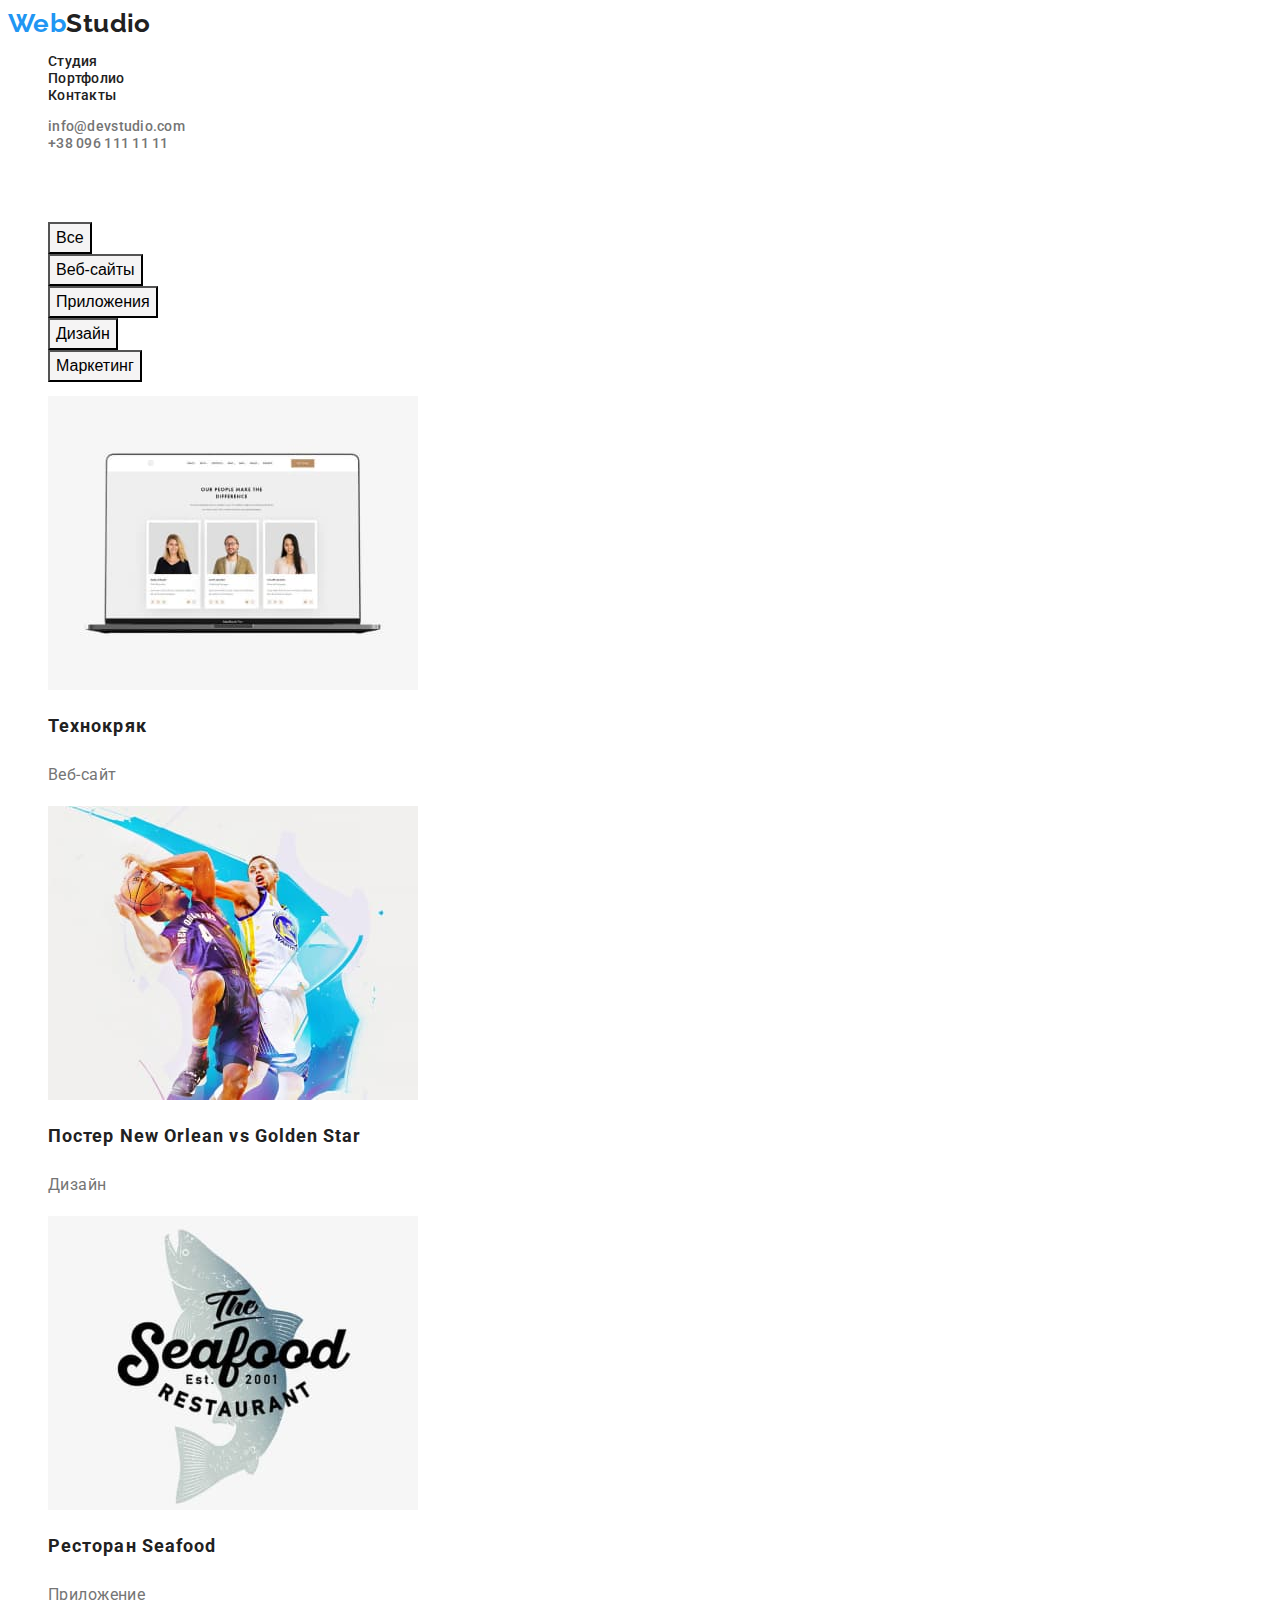
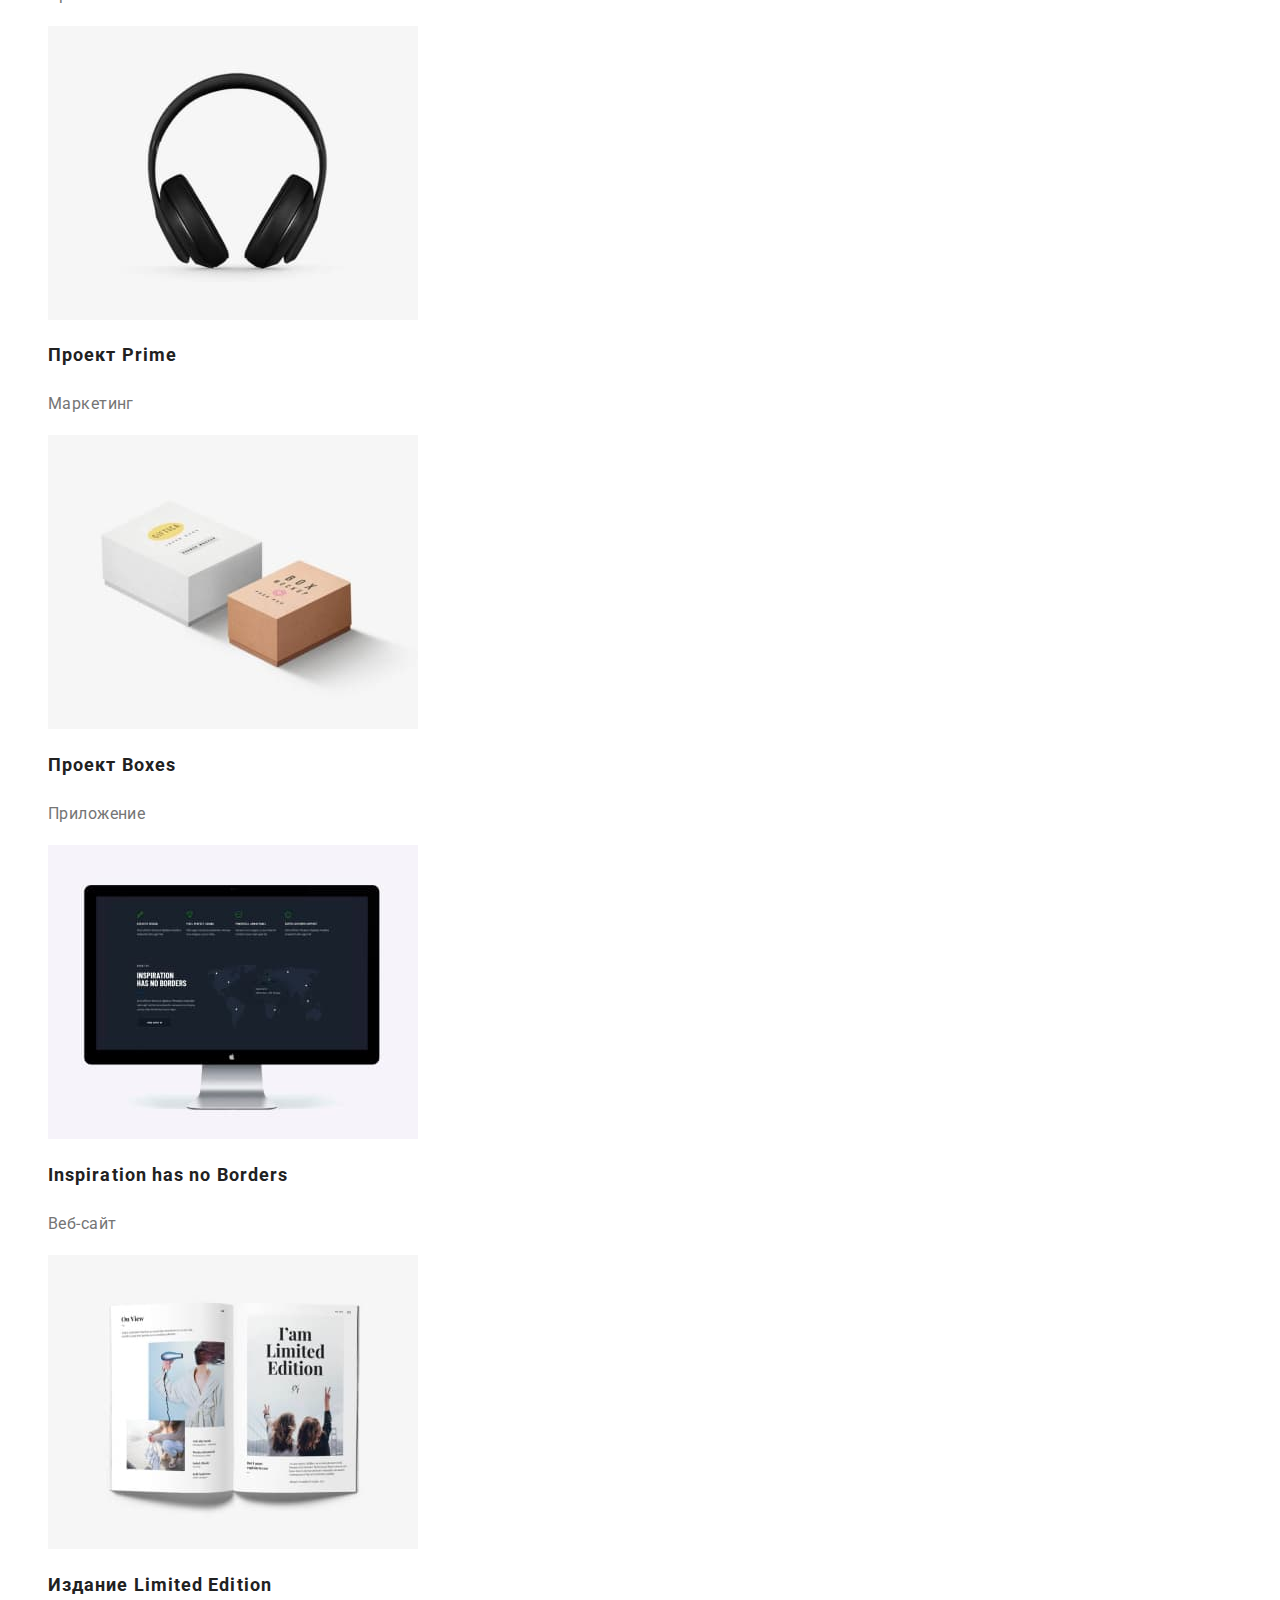
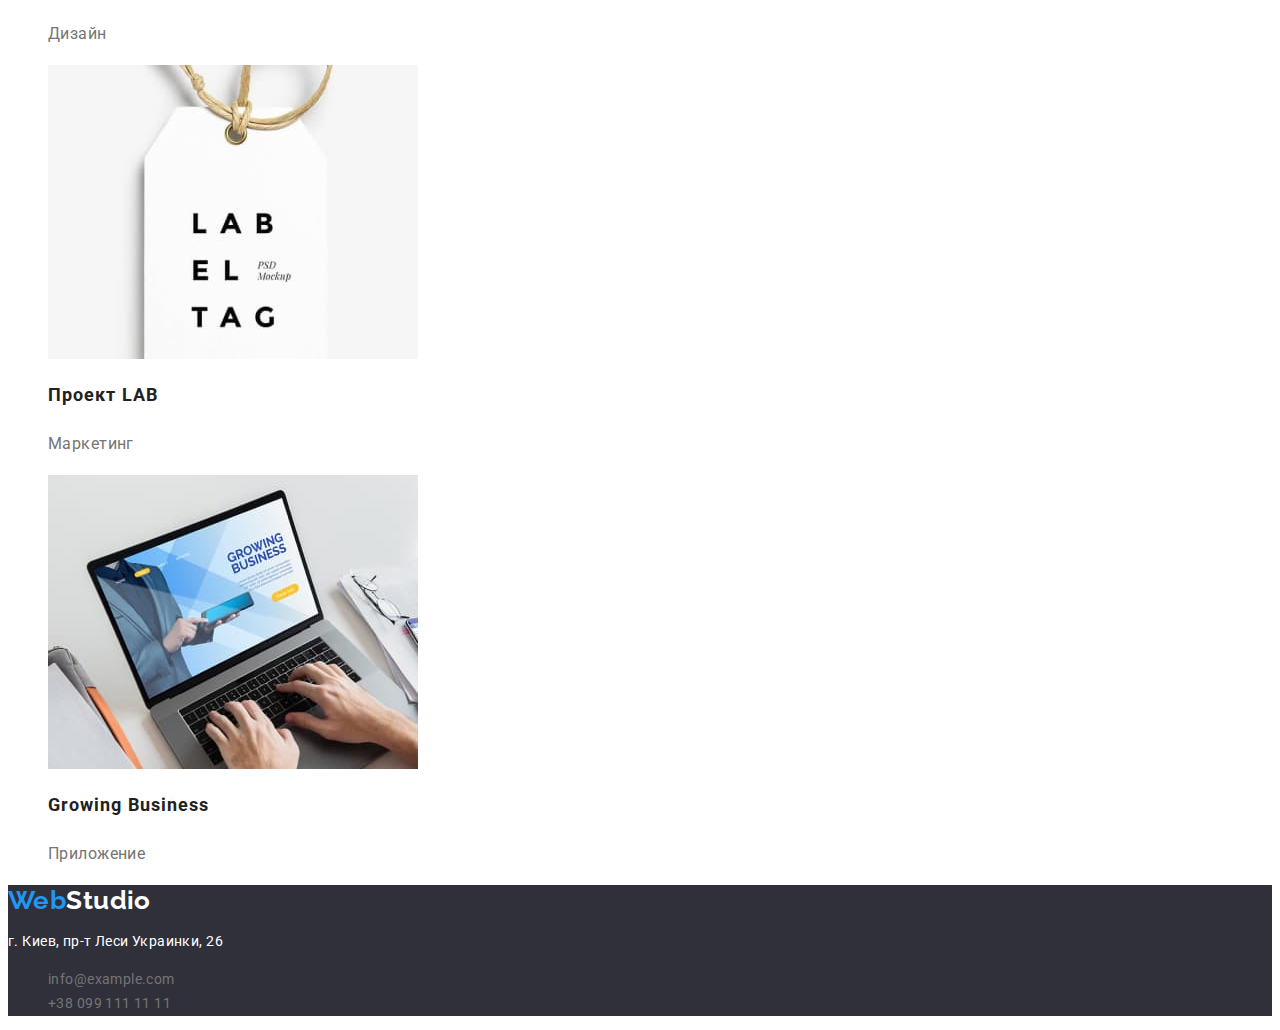
==== commit b64a2676: "update html and css" ====
--- a/portfolio.html
+++ b/portfolio.html
@@ -14,49 +14,51 @@
     <link rel="stylesheet" href="css/styles.css" />
   </head>
   <body>
-    <header>
-      <nav>
-        <a class="logo" href="/"><span class="logo-style">Web</span>Studio</a>
-        <ul class="nav-list">
-          <li><a href="index.html">Студия</a></li>
-          <li><a href="portfolio.html">Портфолио</a></li>
-          <li><a href="">Контакты</a></li>
+    <header class="header">
+      <nav class="nav">
+        <a class="logo" href="/"><span class="style">Web</span>Studio</a>
+        <ul class="list">
+          <li><a class="link" href="index.html">Студия</a></li>
+          <li><a class="link" href="portfolio.html">Портфолио</a></li>
+          <li><a class="link" href="">Контакты</a></li>
         </ul>
       </nav>
-      <ul>
+      <ul class="list">
         <li>
-          <a href="mailto:info@devstudio.com">info@devstudio.com</a>
+          <a class="address" href="mailto:info@devstudio.com"
+            >info@devstudio.com</a
+          >
         </li>
         <li>
-          <a href="tel:+380961111111">+38 096 111 11 11</a>
+          <a class="address" href="tel:+380961111111">+38 096 111 11 11</a>
         </li>
       </ul>
     </header>
     <main>
       <section>
-        <h1>Фильтр</h1>
-        <ul>
+        <h1 class="title-hidden">Фильтр</h1>
+        <ul class="list">
           <li>
-            <button type="button">Все</button>
+            <button class="filter-btn" type="button">Все</button>
           </li>
           <li>
-            <button type="button">Веб-сайты</button>
+            <button class="filter-btn" type="button">Веб-сайты</button>
           </li>
           <li>
-            <button type="button">Приложения</button>
+            <button class="filter-btn" type="button">Приложения</button>
           </li>
           <li>
-            <button type="button">Дизайн</button>
+            <button class="filter-btn" type="button">Дизайн</button>
           </li>
           <li>
-            <button type="button">Маркетинг</button>
+            <button class="filter-btn" type="button">Маркетинг</button>
           </li>
         </ul>
-        <ul>
+        <ul class="list">
           <li>
             <img src="./images/website.jpg" width="370" alt="website" />
-            <h2>Технокряк</h2>
-            <p>Веб-сайт</p>
+            <h2 class="filter-title">Технокряк</h2>
+            <p class="filter-text">Веб-сайт</p>
           </li>
           <li>
             <img
@@ -64,8 +66,10 @@
               width="370"
               alt="basketball-poster-design"
             />
-            <h2>Постер <span lang="en">New Orlean vs Golden Star</span></h2>
-            <p>Дизайн</p>
+            <h2 class="filter-title">
+              Постер <span lang="en">New Orlean vs Golden Star</span>
+            </h2>
+            <p class="filter-text">Дизайн</p>
           </li>
           <li>
             <img
@@ -73,8 +77,10 @@
               width="370"
               alt="restaurant-the-seafood"
             />
-            <h2>Ресторан <span lang="en">Seafood</span></h2>
-            <p>Приложение</p>
+            <h2 class="filter-title">
+              Ресторан <span lang="en">Seafood</span>
+            </h2>
+            <p class="filter-text">Приложение</p>
           </li>
           <li>
             <img
@@ -82,8 +88,8 @@
               width="370"
               alt="project-prime"
             />
-            <h2>Проект <span lang="en">Prime</span></h2>
-            <p>Маркетинг</p>
+            <h2 class="filter-title">Проект <span lang="en">Prime</span></h2>
+            <p class="filter-text">Маркетинг</p>
           </li>
           <li>
             <img
@@ -91,8 +97,8 @@
               width="370"
               alt="project-boxes"
             />
-            <h2>Проект <span lang="en">Boxes</span></h2>
-            <p>Приложение</p>
+            <h2 class="filter-title">Проект <span lang="en">Boxes</span></h2>
+            <p class="filter-text">Приложение</p>
           </li>
           <li>
             <img
@@ -100,8 +106,8 @@
               width="370"
               alt="website-inspiration-has-no-borders"
             />
-            <h2 lang="en">Inspiration has no Borders</h2>
-            <p>Веб-сайт</p>
+            <h2 class="filter-title" lang="en">Inspiration has no Borders</h2>
+            <p class="filter-text">Веб-сайт</p>
           </li>
           <li>
             <img
@@ -109,13 +115,15 @@
               width="370"
               alt="design-limited-edition"
             />
-            <h2>Издание <span lang="en">Limited Edition</span></h2>
-            <p>Дизайн</p>
+            <h2 class="filter-title">
+              Издание <span lang="en">Limited Edition</span>
+            </h2>
+            <p class="filter-text">Дизайн</p>
           </li>
           <li>
             <img src="./images/project-lab.jpg" width="370" alt="project-lab" />
-            <h2>Проект <span lang="en">LAB</span></h2>
-            <p>Маркетинг</p>
+            <h2 class="filter-title">Проект <span lang="en">LAB</span></h2>
+            <p class="filter-text">Маркетинг</p>
           </li>
           <li>
             <img
@@ -123,22 +131,26 @@
               width="370"
               alt="growing-business"
             />
-            <h2 lang="en">Growing Business</h2>
-            <p>Приложение</p>
+            <h2 class="filter-title" lang="en">Growing Business</h2>
+            <p class="filter-text">Приложение</p>
           </li>
         </ul>
       </section>
     </main>
-    <footer>
-      <a href="/"><span>Web</span>Studio</a>
+    <footer class="footer">
+      <a class="logo" href="/"><span class="style">Web</span>Studio</a>
       <address>
-        <p>г. Киев, пр-т Леси Украинки, 26</p>
-        <ul>
+        <p class="address-text">г. Киев, пр-т Леси Украинки, 26</p>
+        <ul class="list">
           <li>
-            <a href="mailto:info@example.com">info@example.com</a>
+            <a class="footer-address" href="mailto:info@example.com"
+              >info@example.com</a
+            >
           </li>
           <li>
-            <a href="tel:+380991111111">+38 099 111 11 11</a>
+            <a class="footer-address" href="tel:+380991111111"
+              >+38 099 111 11 11</a
+            >
           </li>
         </ul>
       </address>
--- a/css/styles.css
+++ b/css/styles.css
@@ -0,0 +1,206 @@
+:root {
+  --primary-bg-color: #2f303a;
+  --accent-color: #2196f3;
+  --primary-text-color: #212121;
+  --secondary-text-color: #757575;
+  --primary-white-color: #ffffff;
+  --btn-color: #f5f4f4;
+}
+
+body {
+  background-color: var(--primary-white-color);
+  font-family: "Roboto";
+  font-size: 14px;
+  letter-spacing: 0.03em;
+}
+
+/* Header */
+
+.header {
+  background-color: var(--primary-white-color);
+}
+
+.logo {
+  color: var(--primary-text-color);
+  font-family: "Raleway";
+  font-size: 26px;
+  font-weight: 700;
+  line-height: 1.2;
+  text-decoration: none;
+}
+
+.logo .style {
+  color: var(--accent-color);
+  font-family: "Raleway";
+  font-size: 26px;
+  font-weight: 700;
+  line-height: 1.2;
+}
+
+.list {
+  list-style: none;
+}
+
+.list .link {
+  color: var(--primary-text-color);
+  font-weight: 500;
+  line-height: 1.14;
+  letter-spacing: 0.02em;
+  text-decoration: none;
+}
+
+.list .address {
+  color: var(--secondary-text-color);
+  font-weight: 500;
+  line-height: 1.14;
+  letter-spacing: 0.02em;
+  font-style: normal;
+  text-decoration: none;
+}
+
+.link:hover,
+.address:hover {
+  color: var(--accent-color);
+}
+
+.link:focus,
+.address:focus {
+  color: var(--accent-color);
+}
+
+/* Hero */
+
+.section .title {
+  background-color: var(--primary-bg-color);
+  color: var(--primary-white-color);
+  font-size: 44px;
+  font-weight: 900;
+  line-height: 1.36;
+  letter-spacing: 0.06em;
+  text-transform: uppercase;
+}
+
+/* Buttons */
+
+.hero-btn {
+  background-color: var(--accent-color);
+  color: var(--primary-white-color);
+  font-family: "Roboto";
+  font-size: 16px;
+  font-weight: 700;
+  line-height: 1.87;
+  letter-spacing: 0.06em;
+  align-items: center;
+  text-align: center;
+  cursor: pointer;
+}
+
+.filter-btn {
+  background-color: var(--btn-color);
+  font-size: 16px;
+  font-weight: 500;
+  line-height: 1.62;
+  text-align: center;
+  cursor: pointer;
+}
+
+.filter-btn:hover {
+  background-color: var(--accent-color);
+  color: var(--primary-white-color);
+}
+
+.filter-btn:focus {
+  background-color: var(--accent-color);
+  color: var(--primary-white-color);
+}
+
+/* Specials */
+
+.title-hidden {
+  visibility: hidden;
+}
+
+.specials-title {
+  color: var(--primary-text-color);
+  font-weight: 700;
+  line-height: 1.14;
+  text-transform: uppercase;
+}
+
+.specials-text {
+  color: var(--secondary-text-color);
+  font-weight: 400;
+  line-height: 1.71;
+}
+
+/* Work & Workers */
+
+.section-workers {
+  background-color: #f5f4fa;
+}
+
+.section-title {
+  color: var(--primary-text-color);
+  font-size: 36px;
+  font-weight: 700;
+  line-height: 1.16;
+  text-align: center;
+}
+
+.worker-title {
+  color: var(--primary-text-color);
+  font-size: 16px;
+  font-weight: 500;
+  line-height: 1.18;
+  text-align: center;
+}
+
+.worker-text {
+  color: var(--secondary-text-color);
+  font-size: 16px;
+  font-weight: 400;
+  line-height: 1.18;
+  text-align: center;
+}
+
+/* Filter */
+
+.filter-title {
+  color: var(--primary-text-color);
+  font-size: 18px;
+  font-weight: 700;
+  line-height: 2;
+  letter-spacing: 0.06em;
+}
+
+.filter-text {
+  color: var(--secondary-text-color);
+  font-size: 16px;
+  font-weight: 400;
+  line-height: 1.87;
+}
+
+/* Footer */
+
+.footer {
+  background-color: var(--primary-bg-color);
+}
+
+.footer .logo {
+  color: var(--primary-white-color);
+}
+
+.address-text {
+  color: var(--primary-white-color);
+  font-weight: 400;
+  line-height: 1.71;
+  font-style: normal;
+}
+
+.footer-address {
+  color: var(--secondary-text-color);
+  font-weight: 400;
+  line-height: 1.71;
+  font-style: normal;
+  text-decoration: none;
+}
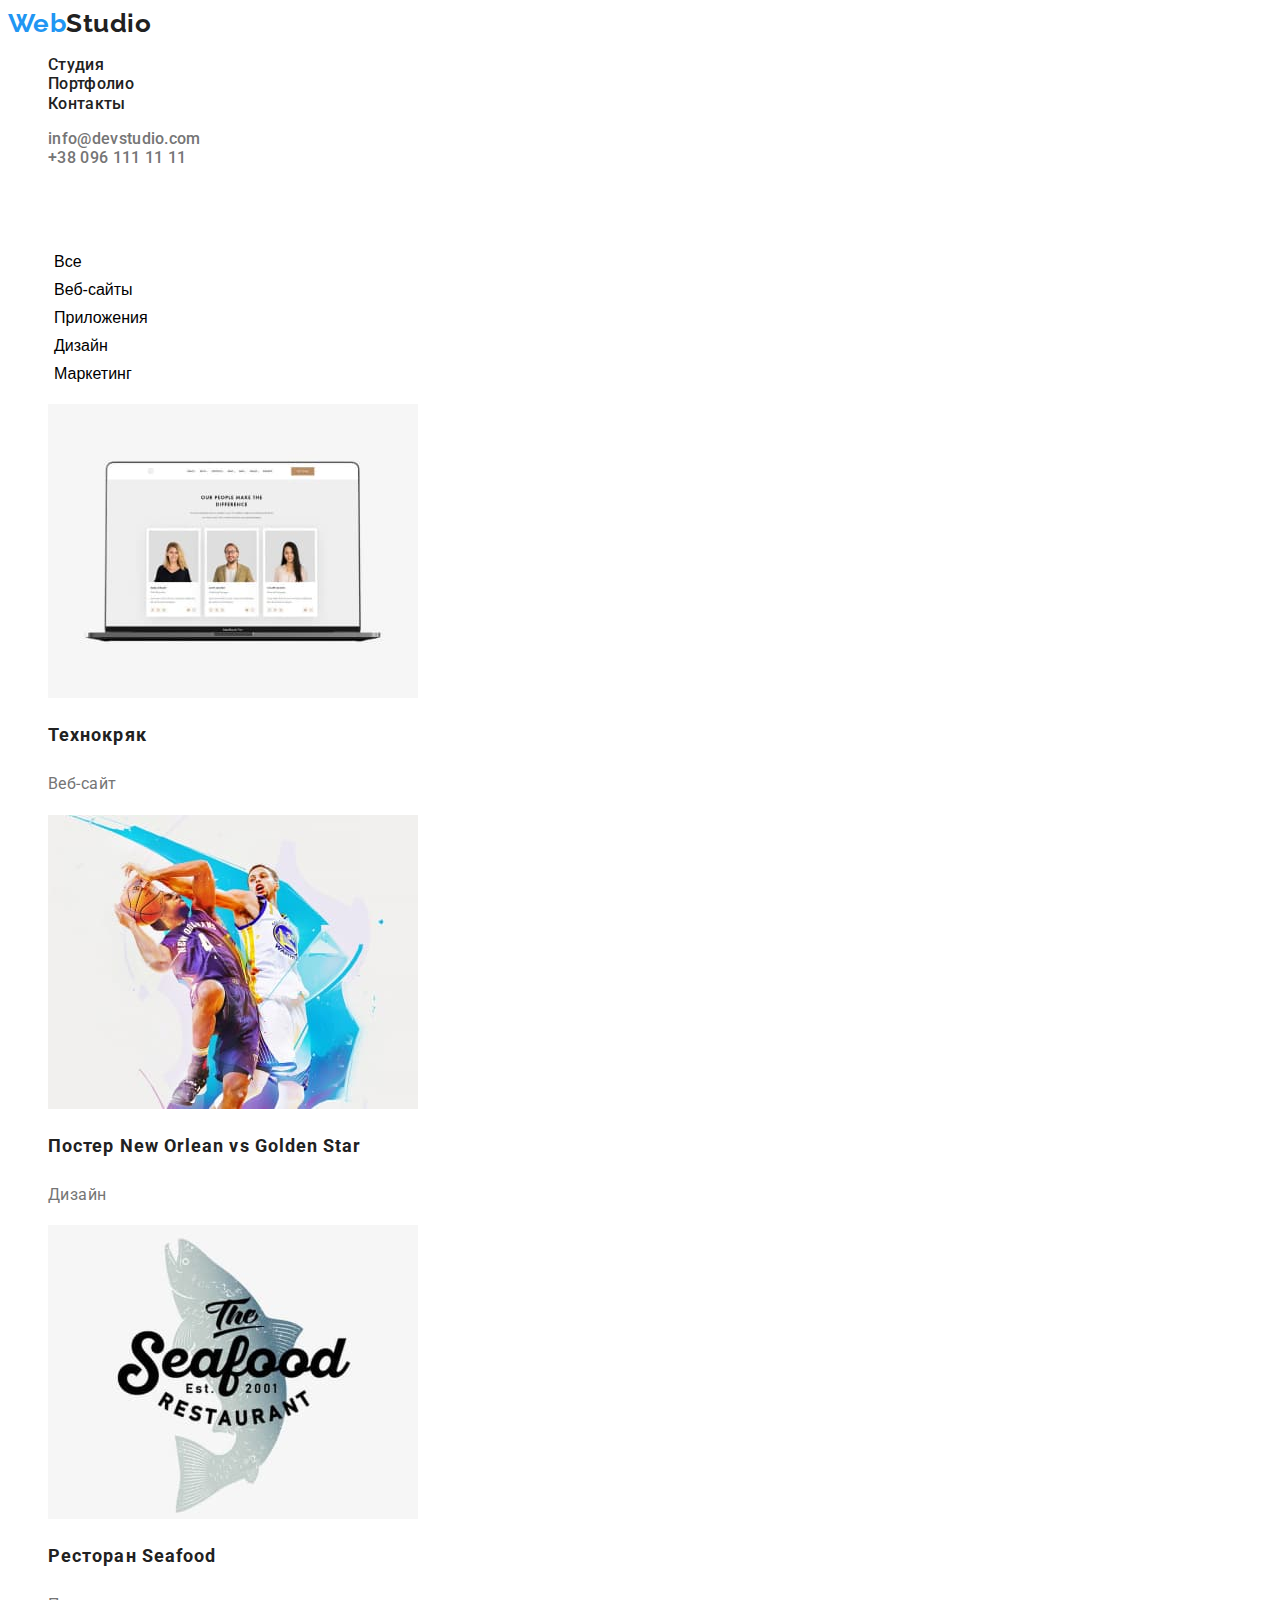
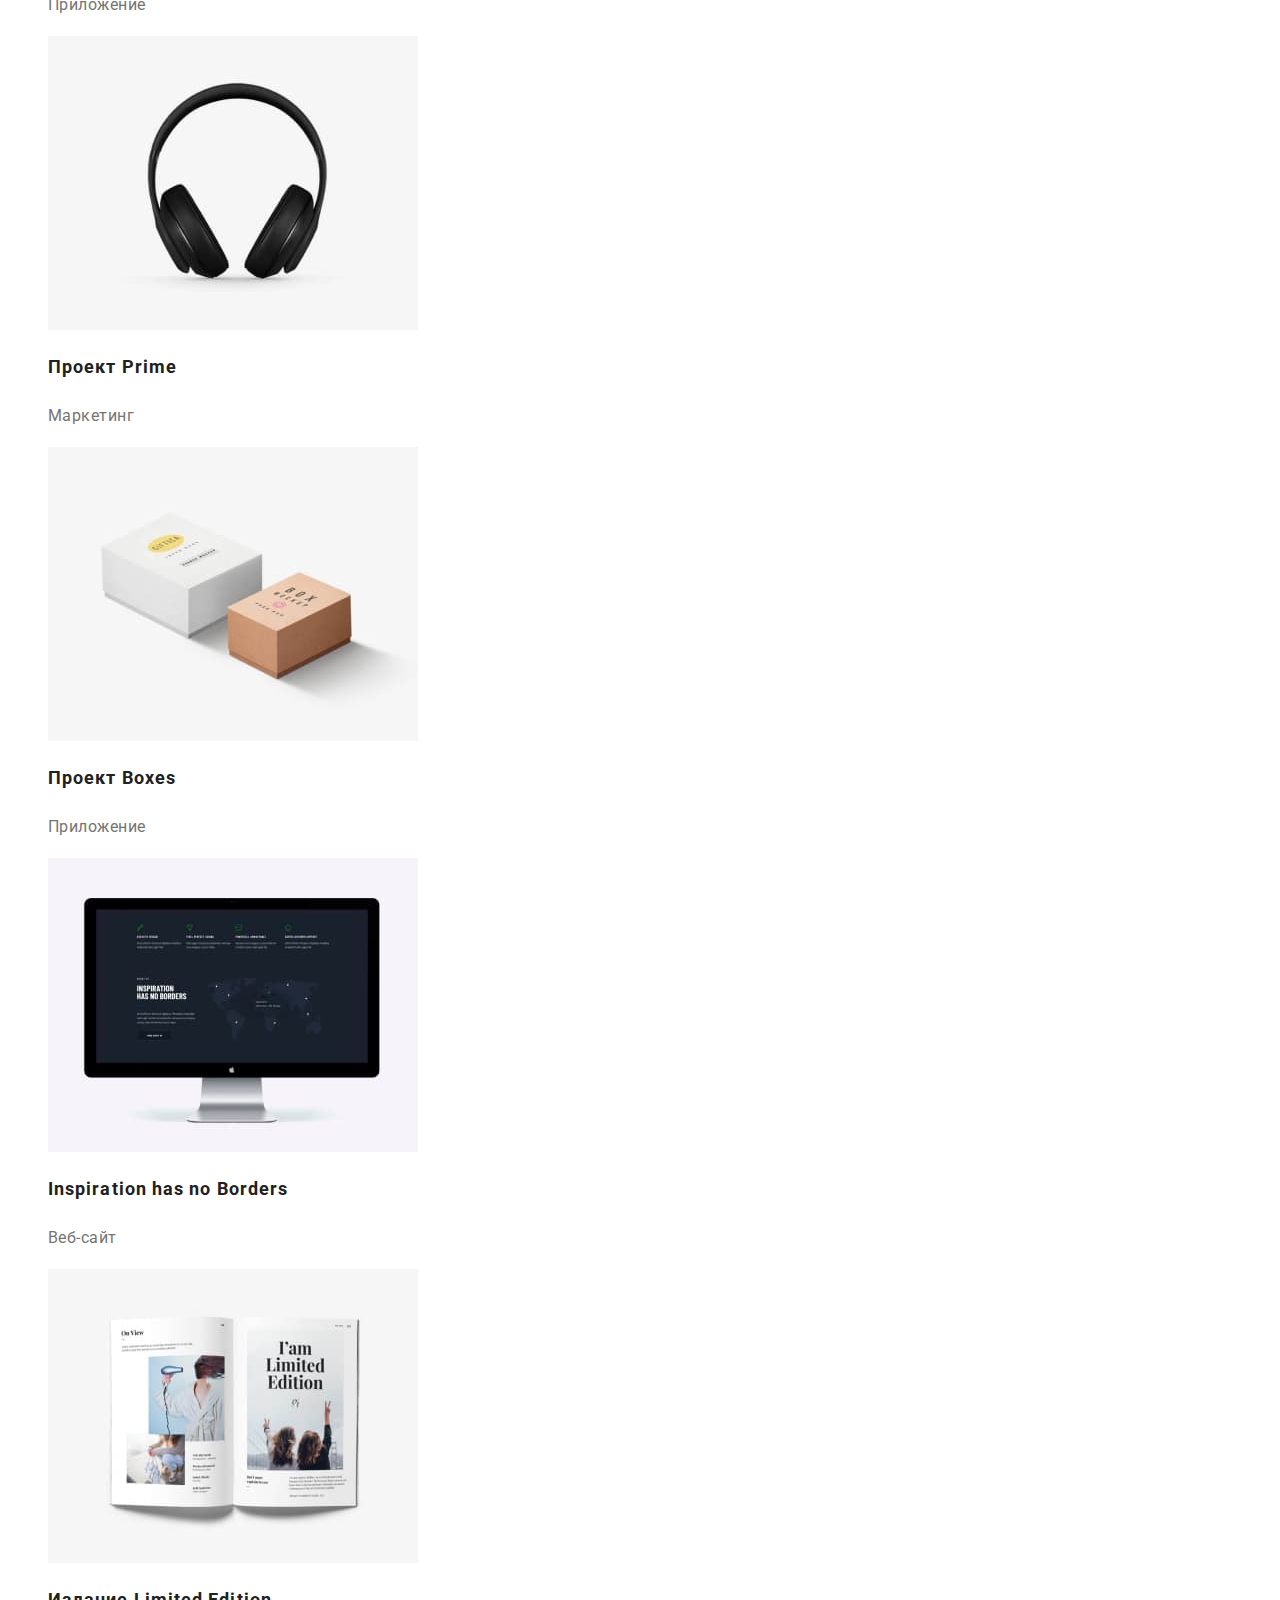
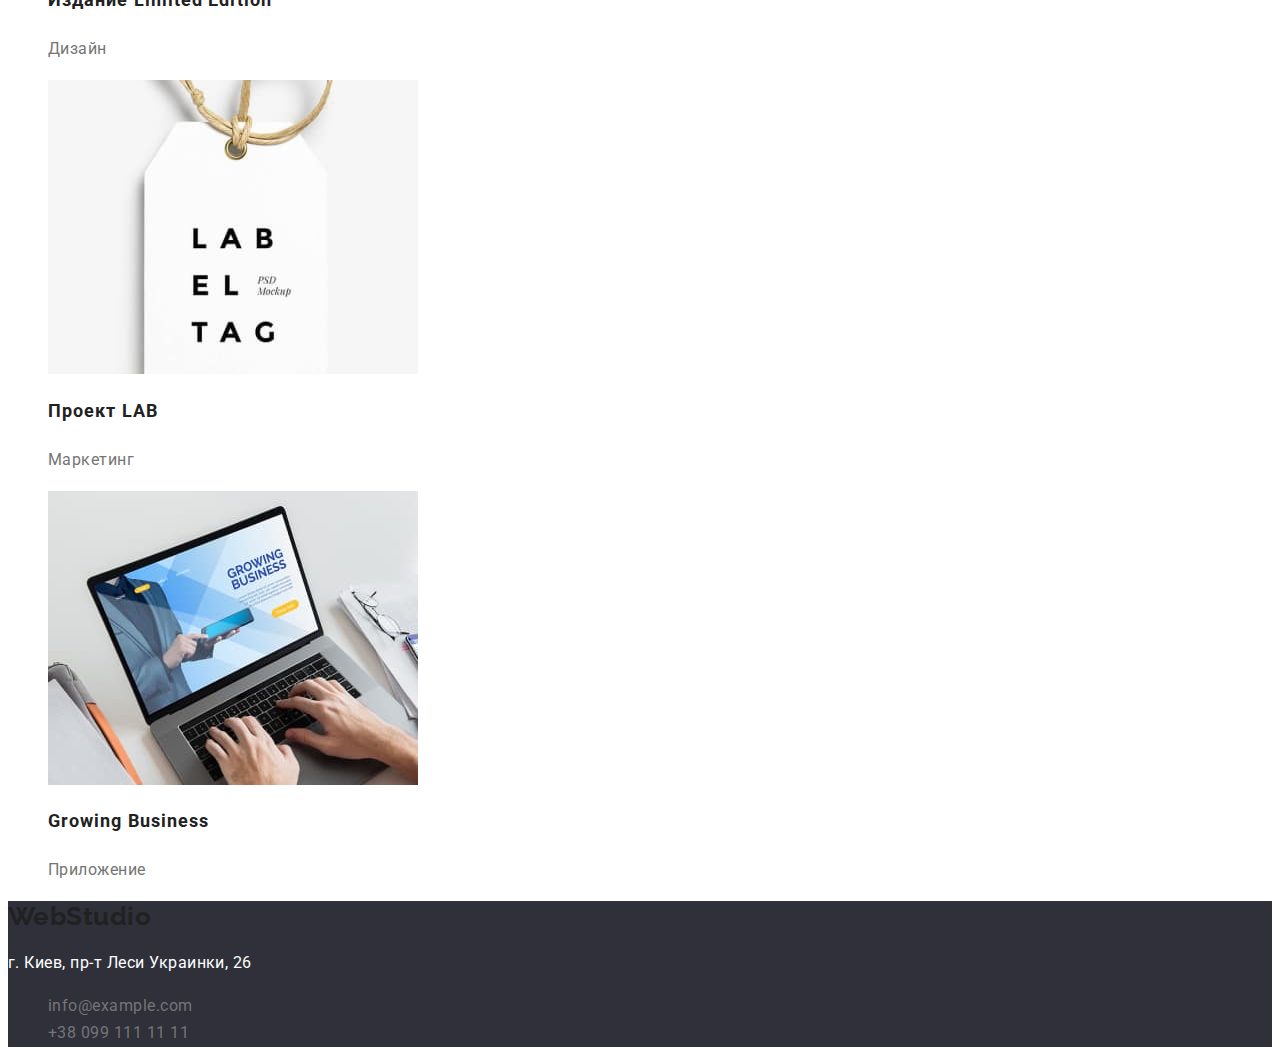
==== commit 267fce98: "update html and css" ====
--- a/portfolio.html
+++ b/portfolio.html
@@ -16,21 +16,21 @@
   <body>
     <header class="header">
       <nav class="nav">
-        <a class="logo" href="/"><span class="style">Web</span>Studio</a>
+        <a class="logo" href="/"><span class="logo-style">Web</span>Studio</a>
         <ul class="list">
-          <li><a class="link" href="index.html">Студия</a></li>
-          <li><a class="link" href="portfolio.html">Портфолио</a></li>
-          <li><a class="link" href="">Контакты</a></li>
+          <li><a class="list-link" href="index.html">Студия</a></li>
+          <li><a class="list-link" href="portfolio.html">Портфолио</a></li>
+          <li><a class="list-link" href="">Контакты</a></li>
         </ul>
       </nav>
       <ul class="list">
         <li>
-          <a class="address" href="mailto:info@devstudio.com"
+          <a class="list-address" href="mailto:info@devstudio.com"
             >info@devstudio.com</a
           >
         </li>
         <li>
-          <a class="address" href="tel:+380961111111">+38 096 111 11 11</a>
+          <a class="list-address" href="tel:+380961111111">+38 096 111 11 11</a>
         </li>
       </ul>
     </header>
--- a/css/styles.css
+++ b/css/styles.css
@@ -1,37 +1,38 @@
 :root {
-  --primary-bg-color: #2f303a;
-  --accent-color: #2196f3;
   --primary-text-color: #212121;
   --secondary-text-color: #757575;
-  --primary-white-color: #ffffff;
-  --btn-color: #f5f4f4;
+  --tittle-text-color: #ffffff;
+  --accent-color: #2196f3;
+  --primary-background-color: #ffffff;
+  --primary-section-color: #2f303a;
+  --secondary-section-color: #f5f4fa;
 }
 
 body {
-  background-color: var(--primary-white-color);
-  font-family: "Roboto";
-  font-size: 14px;
+  background-color: var(--primary-background-color);
+  color: var(--primary-text-color);
+  font-family: "Roboto", sans-serif;
   letter-spacing: 0.03em;
 }
 
 /* Header */
 
 .header {
-  background-color: var(--primary-white-color);
+  background-color: var(--primary-background-color);
 }
 
 .logo {
   color: var(--primary-text-color);
-  font-family: "Raleway";
-  font-size: 26px;
-  font-weight: 700;
-  line-height: 1.2;
-  text-decoration: none;
-}
-
-.logo .style {
-  color: var(--accent-color);
-  font-family: "Raleway";
+  font-family: "Raleway", sans-serif;
+  font-size: 26px;
+  font-weight: 700;
+  line-height: 1.2;
+  text-decoration: none;
+}
+
+.logo-style {
+  color: var(--accent-color);
+  font-family: "Raleway", sans-serif;
   font-size: 26px;
   font-weight: 700;
   line-height: 1.2;
@@ -41,7 +42,7 @@
   list-style: none;
 }
 
-.list .link {
+.list-link {
   color: var(--primary-text-color);
   font-weight: 500;
   line-height: 1.14;
@@ -49,7 +50,7 @@
   text-decoration: none;
 }
 
-.list .address {
+.list-address {
   color: var(--secondary-text-color);
   font-weight: 500;
   line-height: 1.14;
@@ -58,21 +59,24 @@
   text-decoration: none;
 }
 
-.link:hover,
-.address:hover {
-  color: var(--accent-color);
-}
-
-.link:focus,
-.address:focus {
+.list-link:hover,
+.list-address:hover {
+  color: var(--accent-color);
+}
+
+.list-link:focus,
+.list-address:focus {
   color: var(--accent-color);
 }
 
 /* Hero */
 
-.section .title {
-  background-color: var(--primary-bg-color);
-  color: var(--primary-white-color);
+.hero-section {
+  background-color: var(--primary-section-color);
+}
+
+.hero-title {
+  color: var(--tittle-text-color);
   font-size: 44px;
   font-weight: 900;
   line-height: 1.36;
@@ -84,12 +88,13 @@
 
 .hero-btn {
   background-color: var(--accent-color);
-  color: var(--primary-white-color);
+  color: var(--tittle-text-color);
   font-family: "Roboto";
   font-size: 16px;
   font-weight: 700;
   line-height: 1.87;
   letter-spacing: 0.06em;
+  border: 0;
   align-items: center;
   text-align: center;
   cursor: pointer;
@@ -100,18 +105,19 @@
   font-size: 16px;
   font-weight: 500;
   line-height: 1.62;
+  border: 0;
   text-align: center;
   cursor: pointer;
 }
 
 .filter-btn:hover {
   background-color: var(--accent-color);
-  color: var(--primary-white-color);
+  color: var(--tittle-text-color);
 }
 
 .filter-btn:focus {
   background-color: var(--accent-color);
-  color: var(--primary-white-color);
+  color: var(--tittle-text-color);
 }
 
 /* Specials */
@@ -129,14 +135,13 @@
 
 .specials-text {
   color: var(--secondary-text-color);
-  font-weight: 400;
   line-height: 1.71;
 }
 
 /* Work & Workers */
 
 .section-workers {
-  background-color: #f5f4fa;
+  background-color: var(--secondary-section-color);
 }
 
 .section-title {
@@ -158,7 +163,6 @@
 .worker-text {
   color: var(--secondary-text-color);
   font-size: 16px;
-  font-weight: 400;
   line-height: 1.18;
   text-align: center;
 }
@@ -176,30 +180,40 @@
 .filter-text {
   color: var(--secondary-text-color);
   font-size: 16px;
-  font-weight: 400;
   line-height: 1.87;
 }
 
 /* Footer */
 
 .footer {
-  background-color: var(--primary-bg-color);
-}
-
-.footer .logo {
-  color: var(--primary-white-color);
+  background-color: var(--primary-section-color);
+}
+
+.footer-logo {
+  color: var(--tittle-text-color);
+  font-family: "Raleway", sans-serif;
+  font-size: 26px;
+  font-weight: 700;
+  line-height: 1.2;
+  text-decoration: none;
+}
+
+.footer-style {
+  color: var(--accent-color);
+  font-family: "Raleway", sans-serif;
+  font-size: 26px;
+  font-weight: 700;
+  line-height: 1.2;
 }
 
 .address-text {
-  color: var(--primary-white-color);
-  font-weight: 400;
+  color: var(--tittle-text-color);
   line-height: 1.71;
   font-style: normal;
 }
 
 .footer-address {
   color: var(--secondary-text-color);
-  font-weight: 400;
   line-height: 1.71;
   font-style: normal;
   text-decoration: none;
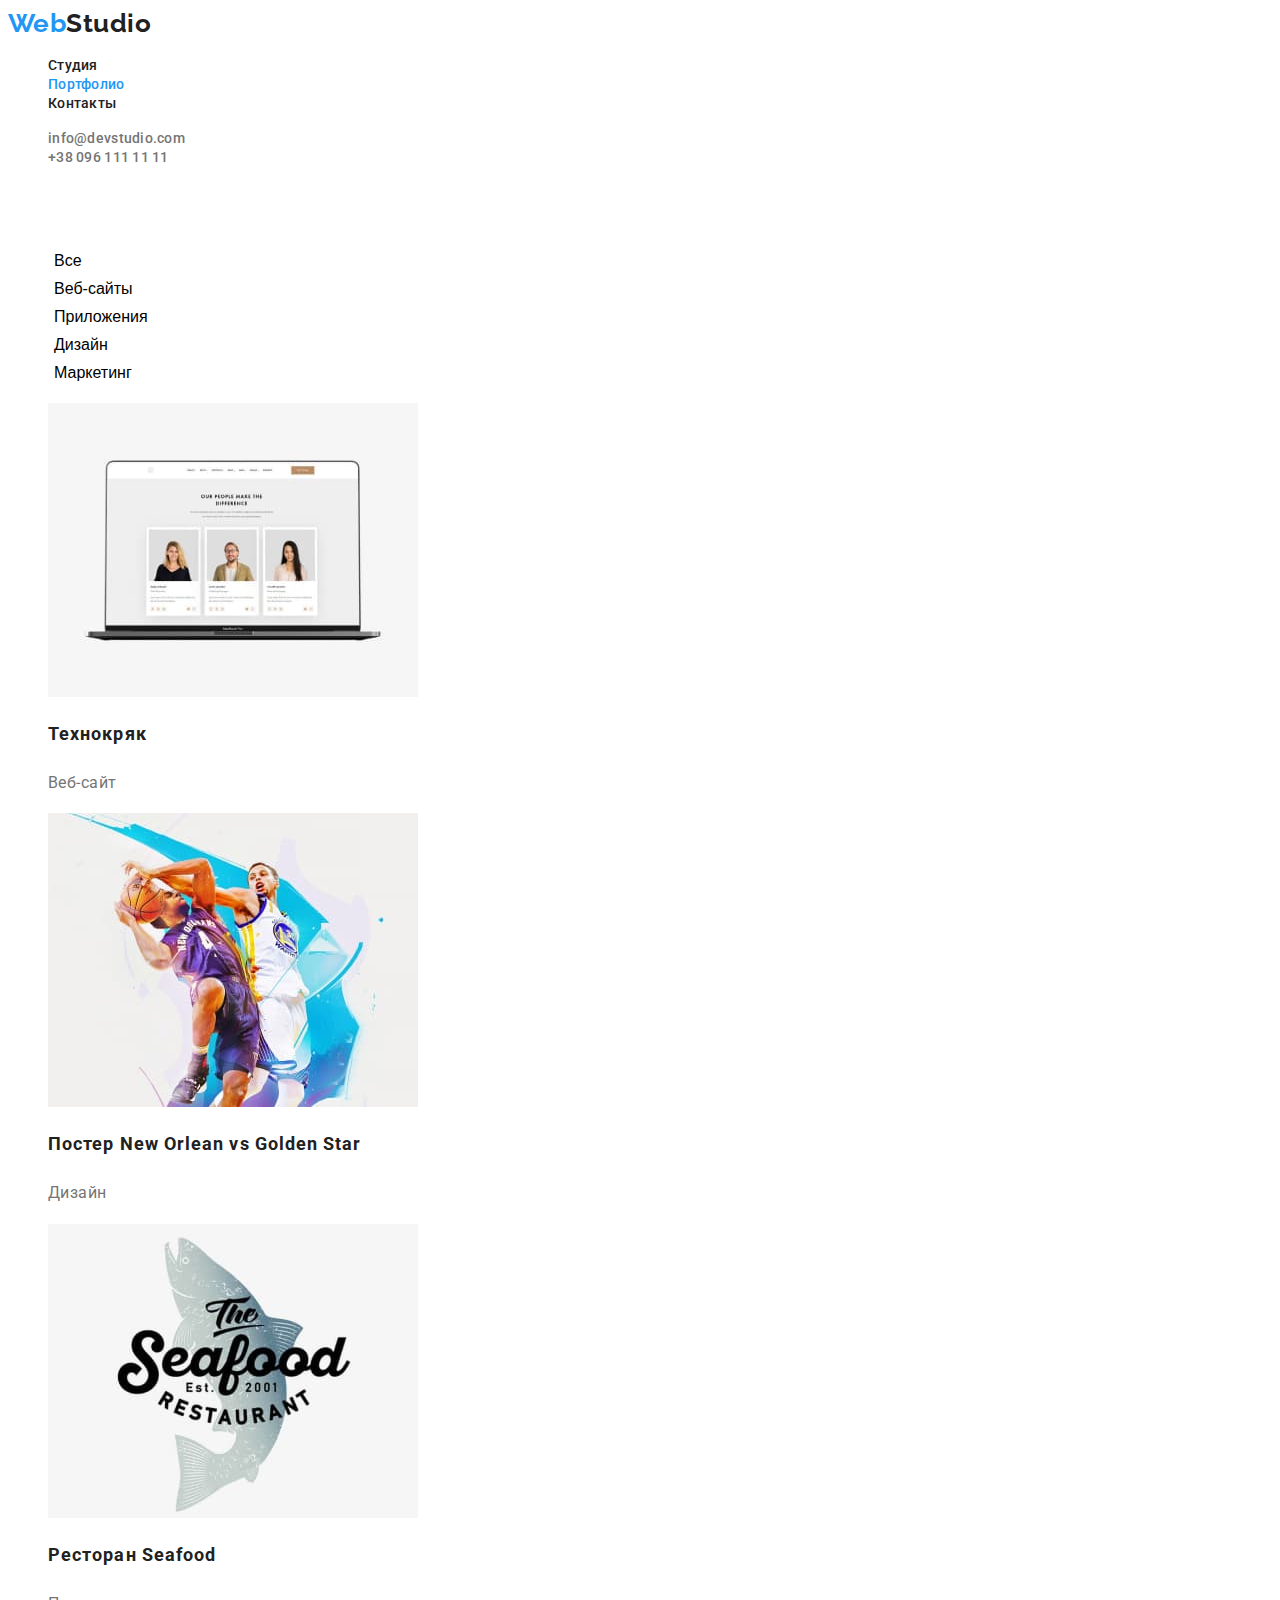
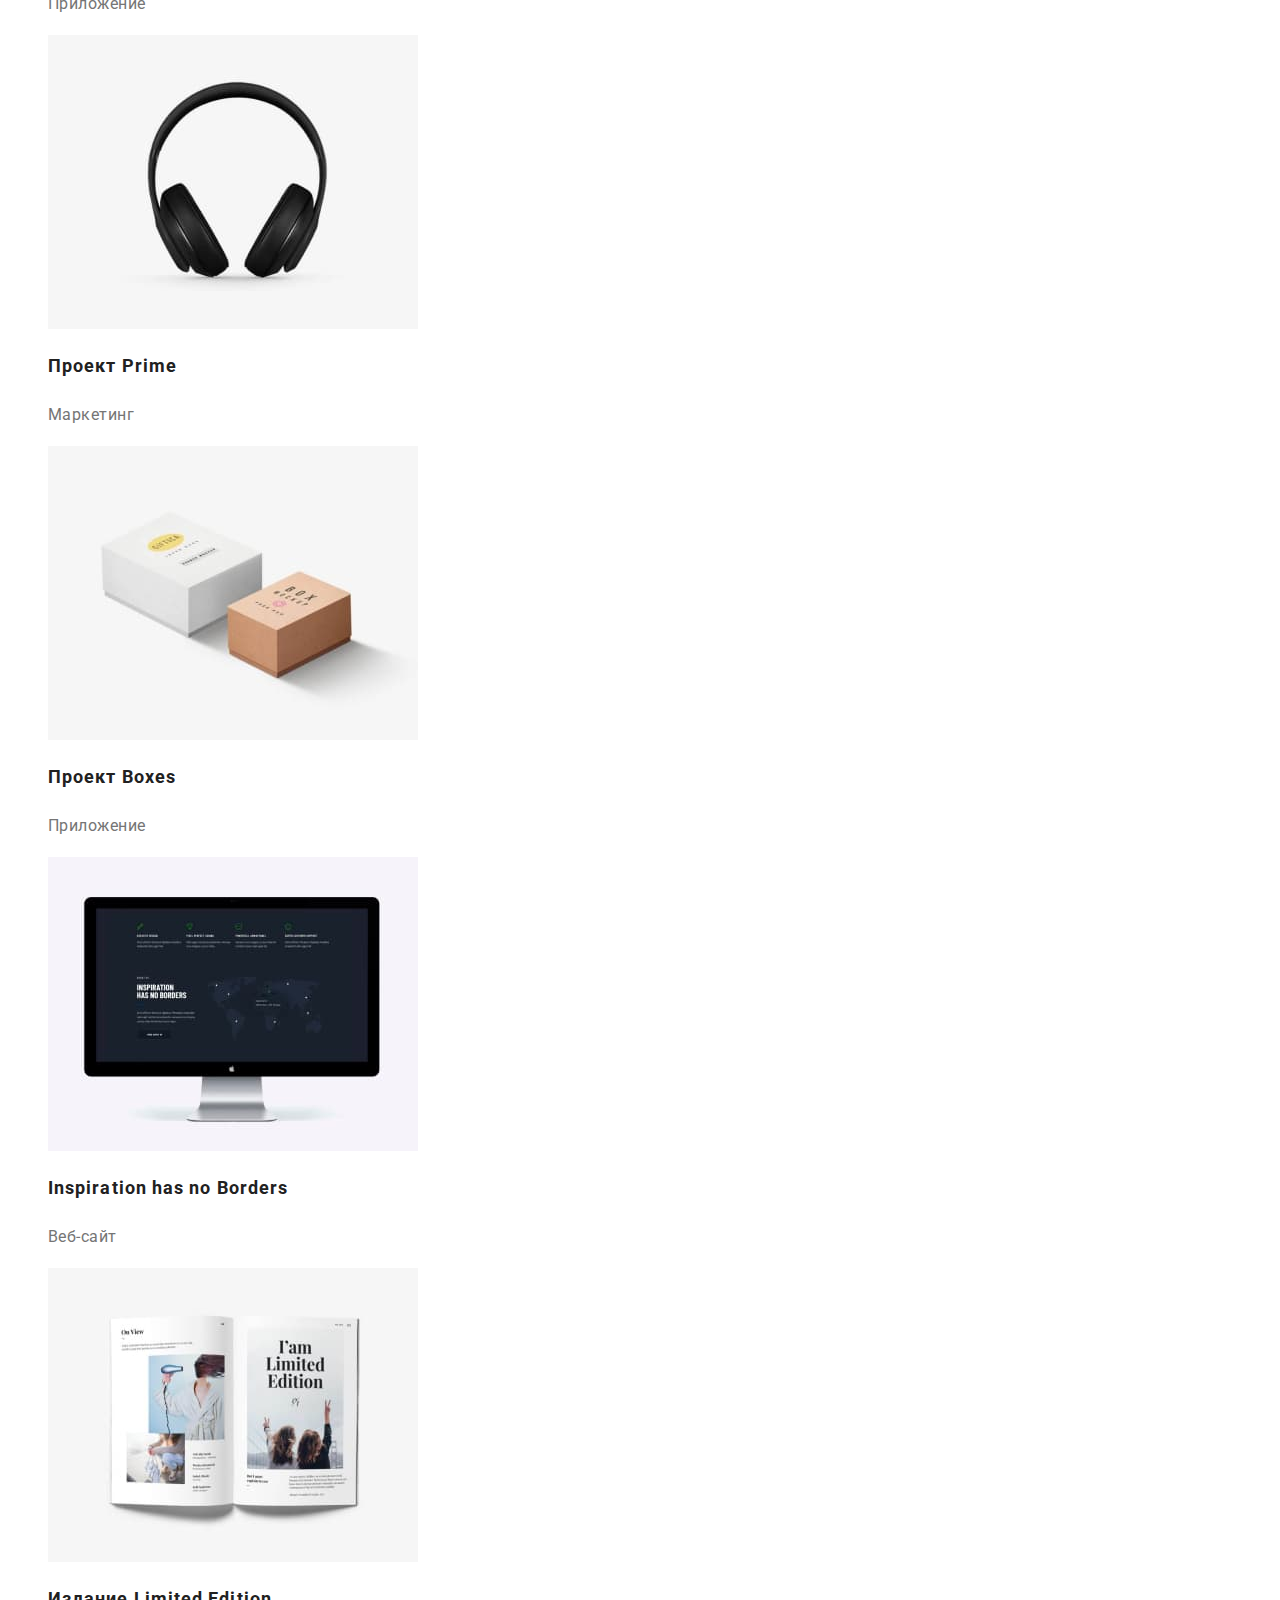
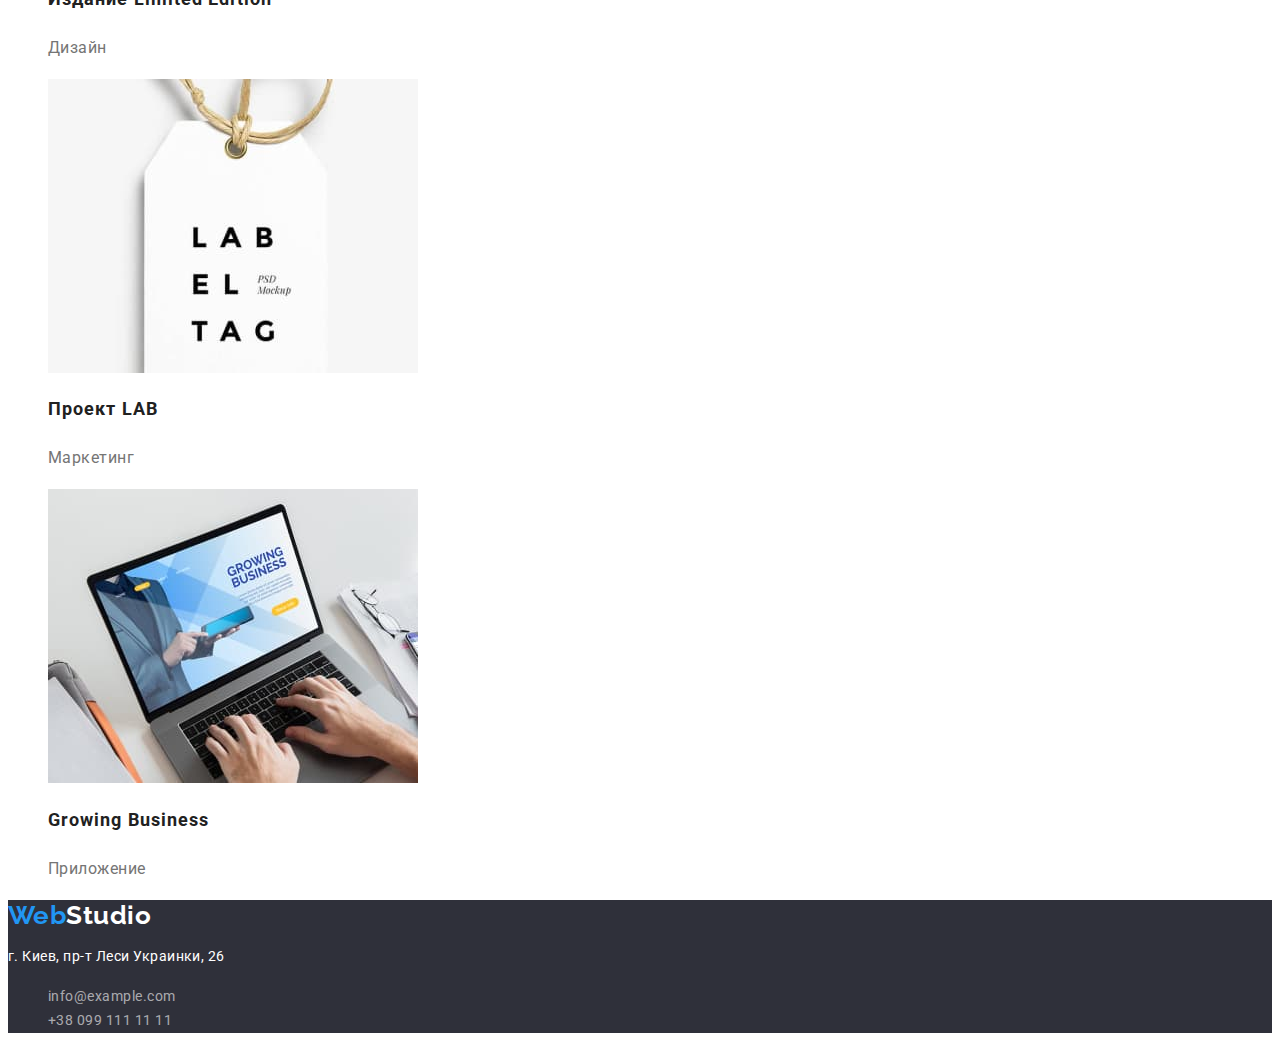
==== commit 3f0e6dcb: "update html and css" ====
--- a/portfolio.html
+++ b/portfolio.html
@@ -18,9 +18,15 @@
       <nav class="nav">
         <a class="logo" href="/"><span class="logo-style">Web</span>Studio</a>
         <ul class="list">
-          <li><a class="list-link" href="index.html">Студия</a></li>
-          <li><a class="list-link" href="portfolio.html">Портфолио</a></li>
-          <li><a class="list-link" href="">Контакты</a></li>
+          <li>
+            <a class="list-link" href="index.html">Студия</a>
+          </li>
+          <li>
+            <a class="list-link current" href="portfolio.html">Портфолио</a>
+          </li>
+          <li>
+            <a class="list-link" href="/">Контакты</a>
+          </li>
         </ul>
       </nav>
       <ul class="list">
@@ -138,7 +144,9 @@
       </section>
     </main>
     <footer class="footer">
-      <a class="logo" href="/"><span class="style">Web</span>Studio</a>
+      <a class="footer-logo" href="/"
+        ><span class="footer-style">Web</span>Studio</a
+      >
       <address>
         <p class="address-text">г. Киев, пр-т Леси Украинки, 26</p>
         <ul class="list">
--- a/css/styles.css
+++ b/css/styles.css
@@ -6,6 +6,7 @@
   --primary-background-color: #ffffff;
   --primary-section-color: #2f303a;
   --secondary-section-color: #f5f4fa;
+  --footer-address-color: rgba(255, 255, 255, 0.6);
 }
 
 body {
@@ -44,6 +45,7 @@
 
 .list-link {
   color: var(--primary-text-color);
+  font-size: 14px;
   font-weight: 500;
   line-height: 1.14;
   letter-spacing: 0.02em;
@@ -52,6 +54,7 @@
 
 .list-address {
   color: var(--secondary-text-color);
+  font-size: 14px;
   font-weight: 500;
   line-height: 1.14;
   letter-spacing: 0.02em;
@@ -66,6 +69,10 @@
 
 .list-link:focus,
 .list-address:focus {
+  color: var(--accent-color);
+}
+
+.current {
   color: var(--accent-color);
 }
 
@@ -89,7 +96,7 @@
 .hero-btn {
   background-color: var(--accent-color);
   color: var(--tittle-text-color);
-  font-family: "Roboto";
+  font-family: "Roboto", sans-serif;
   font-size: 16px;
   font-weight: 700;
   line-height: 1.87;
@@ -128,6 +135,7 @@
 
 .specials-title {
   color: var(--primary-text-color);
+  font-size: 14px;
   font-weight: 700;
   line-height: 1.14;
   text-transform: uppercase;
@@ -135,6 +143,7 @@
 
 .specials-text {
   color: var(--secondary-text-color);
+  font-size: 14px;
   line-height: 1.71;
 }
 
@@ -208,12 +217,14 @@
 
 .address-text {
   color: var(--tittle-text-color);
+  font-size: 14px;
   line-height: 1.71;
   font-style: normal;
 }
 
 .footer-address {
-  color: var(--secondary-text-color);
+  color: var(--footer-address-color);
+  font-size: 14px;
   line-height: 1.71;
   font-style: normal;
   text-decoration: none;
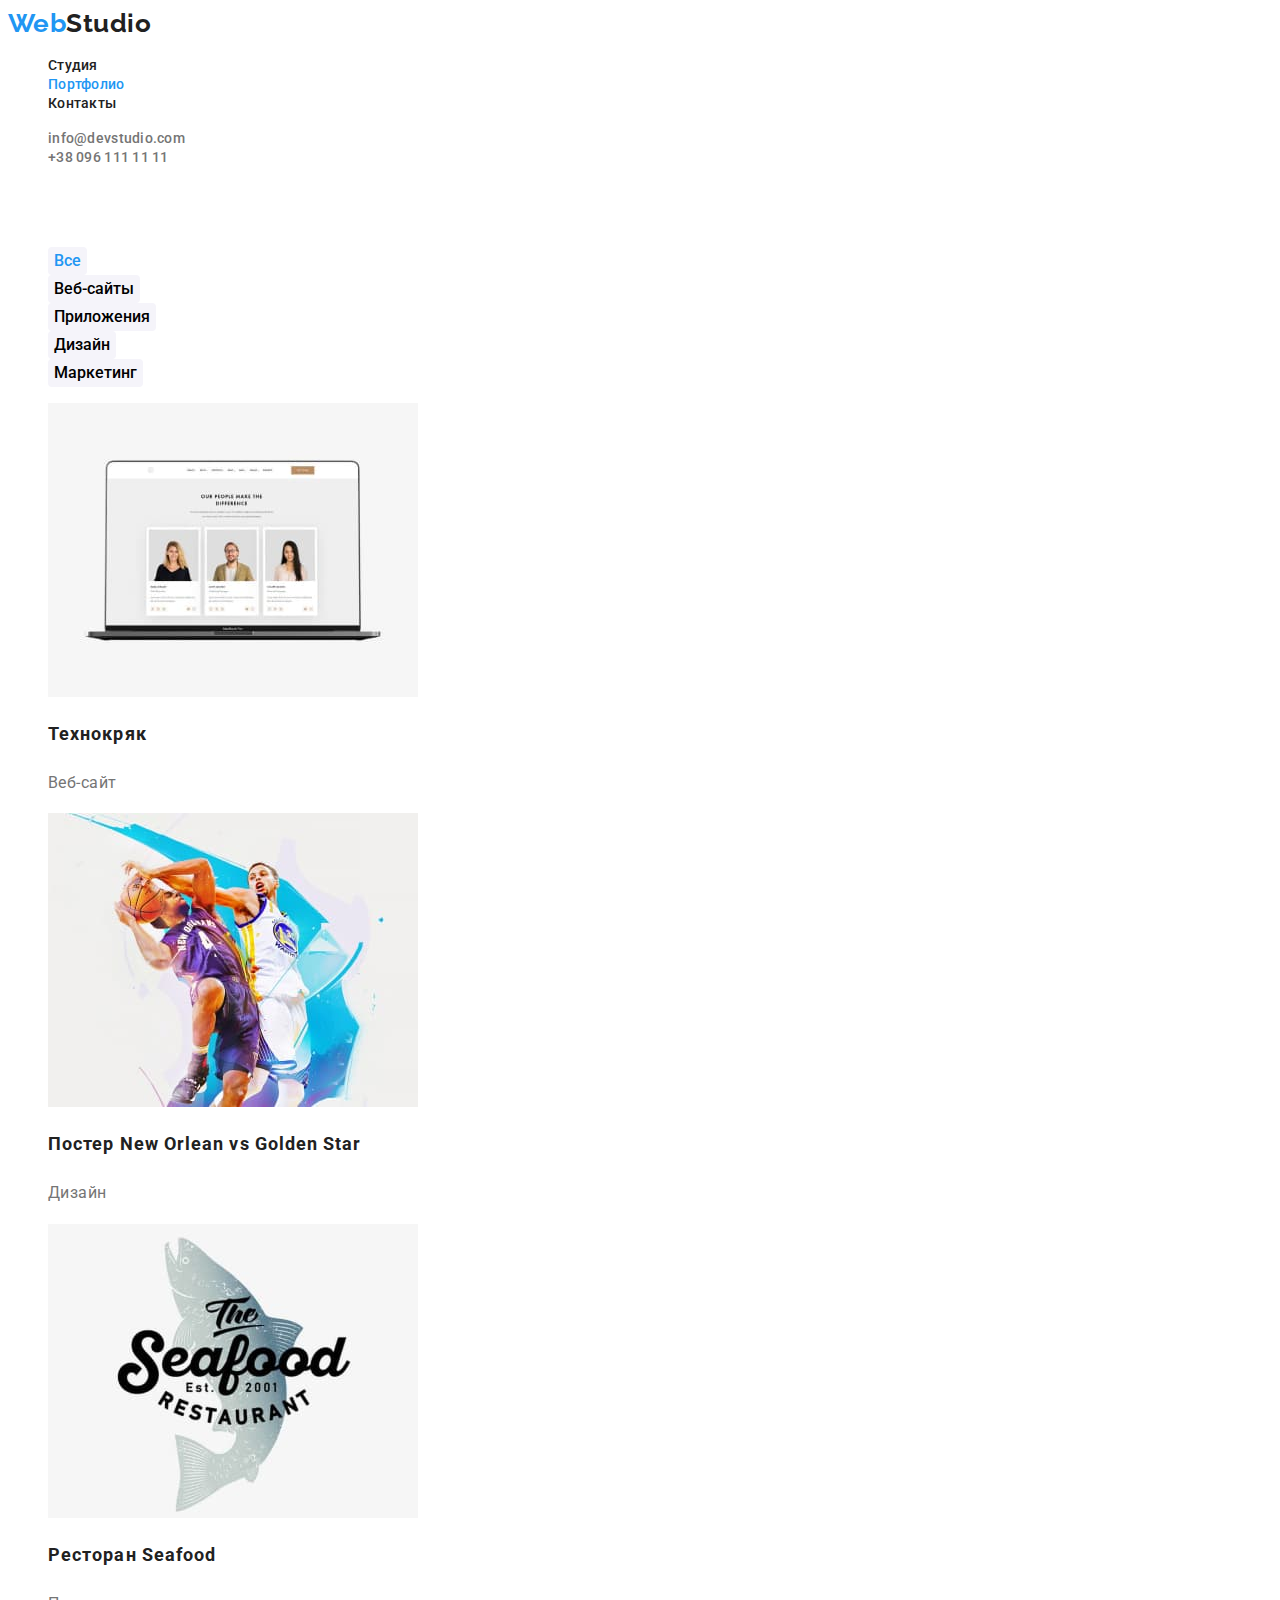
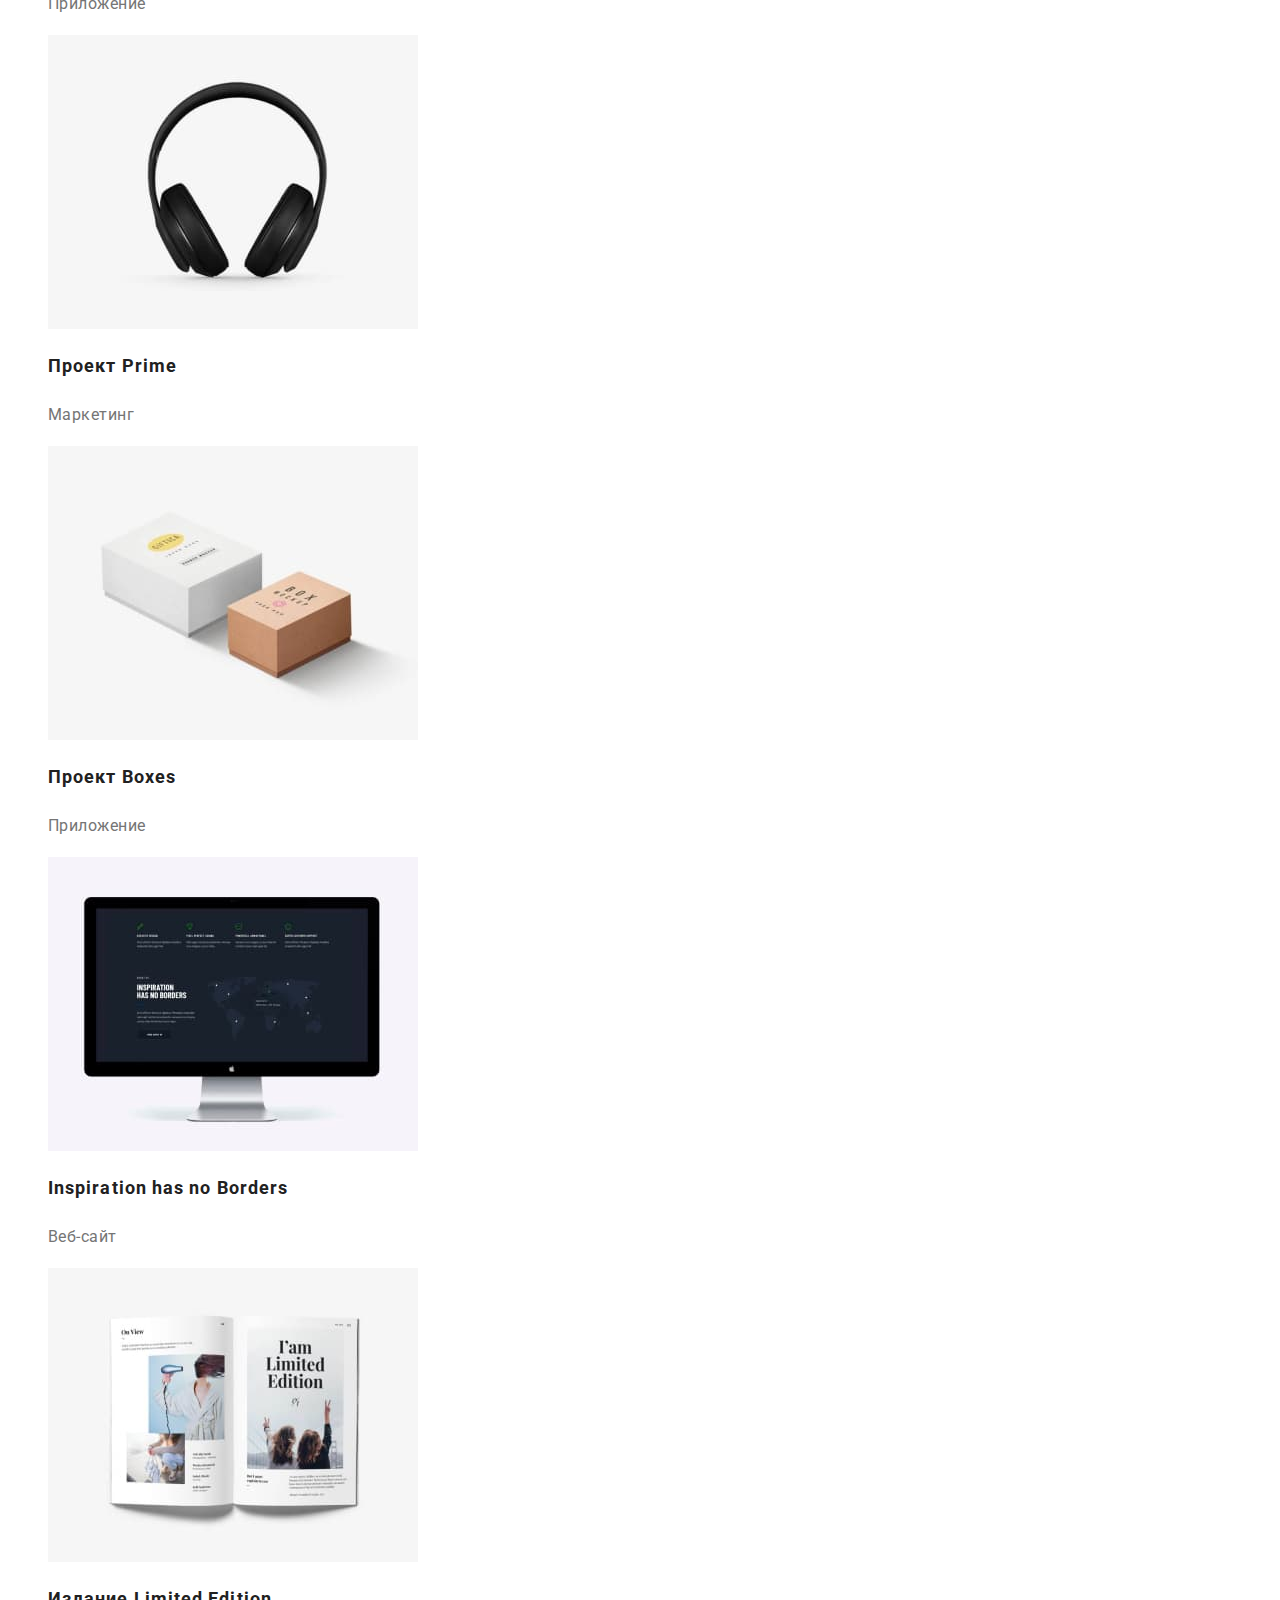
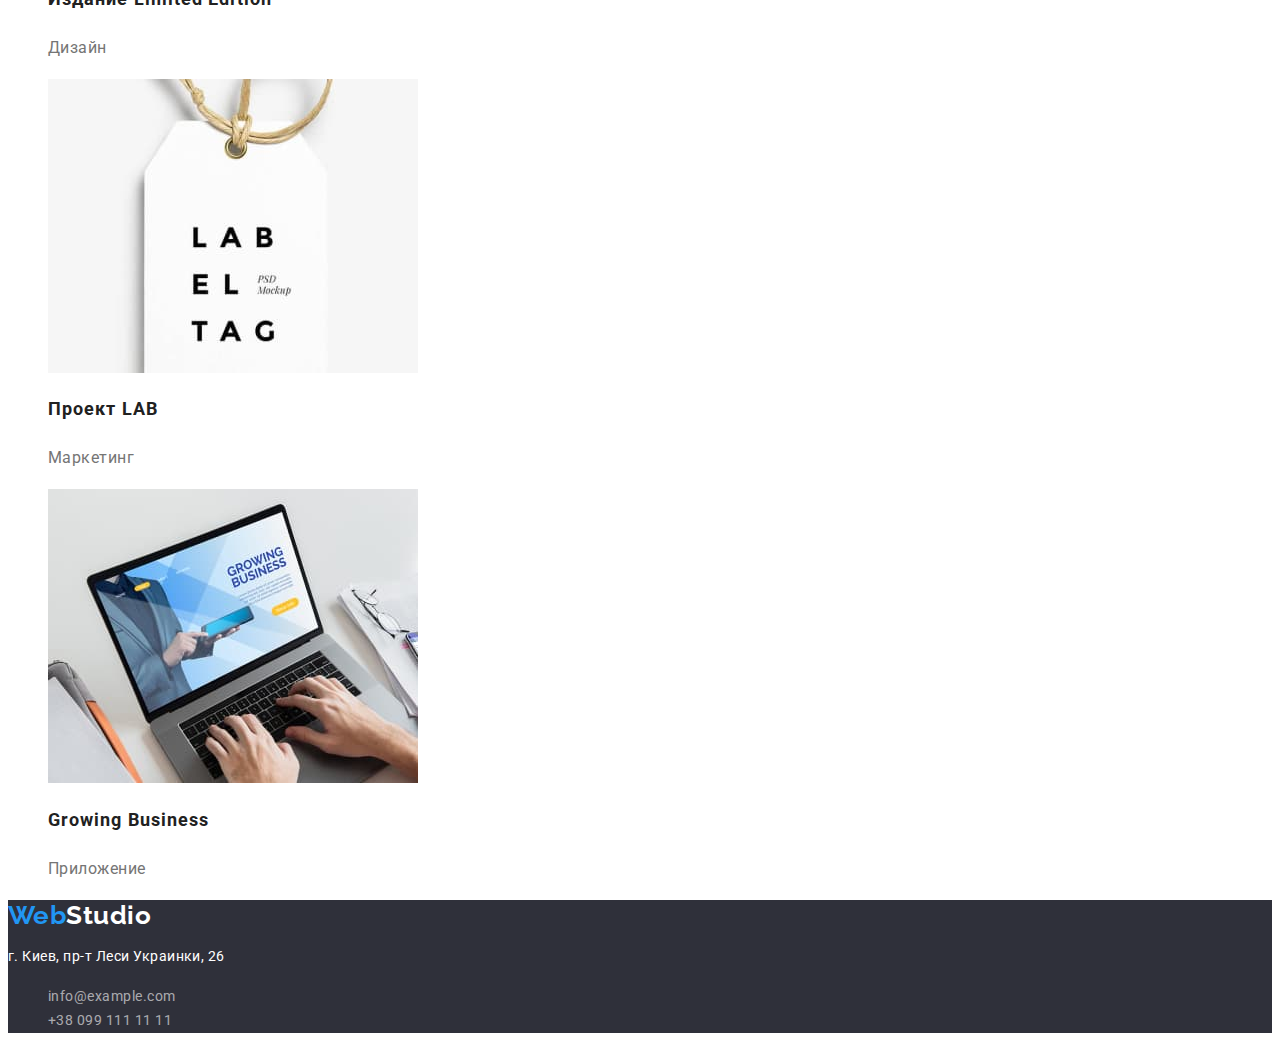
==== commit 4744fcd2: "update html and css" ====
--- a/portfolio.html
+++ b/portfolio.html
@@ -45,7 +45,7 @@
         <h1 class="title-hidden">Фильтр</h1>
         <ul class="list">
           <li>
-            <button class="filter-btn" type="button">Все</button>
+            <button class="filter-btn current" type="button">Все</button>
           </li>
           <li>
             <button class="filter-btn" type="button">Веб-сайты</button>
--- a/css/styles.css
+++ b/css/styles.css
@@ -96,23 +96,26 @@
 .hero-btn {
   background-color: var(--accent-color);
   color: var(--tittle-text-color);
-  font-family: "Roboto", sans-serif;
-  font-size: 16px;
-  font-weight: 700;
+  font-family: inherit;
+  font-size: 16px;
+  font-weight: 500;
   line-height: 1.87;
   letter-spacing: 0.06em;
   border: 0;
+  border-radius: 4px;
   align-items: center;
   text-align: center;
   cursor: pointer;
 }
 
 .filter-btn {
-  background-color: var(--btn-color);
+  background-color: var(--secondary-section-color);
+  font-family: inherit;
   font-size: 16px;
   font-weight: 500;
   line-height: 1.62;
   border: 0;
+  border-radius: 4px;
   text-align: center;
   cursor: pointer;
 }
@@ -161,6 +164,11 @@
   text-align: center;
 }
 
+.worker-card {
+  background-color: var(--primary-background-color);
+  border-radius: 0px 0px 4px 4px;
+}
+
 .worker-title {
   color: var(--primary-text-color);
   font-size: 16px;
@@ -229,3 +237,8 @@
   font-style: normal;
   text-decoration: none;
 }
+
+.footer-address:hover,
+.footer-address:focus {
+  color: var(--accent-color);
+}
